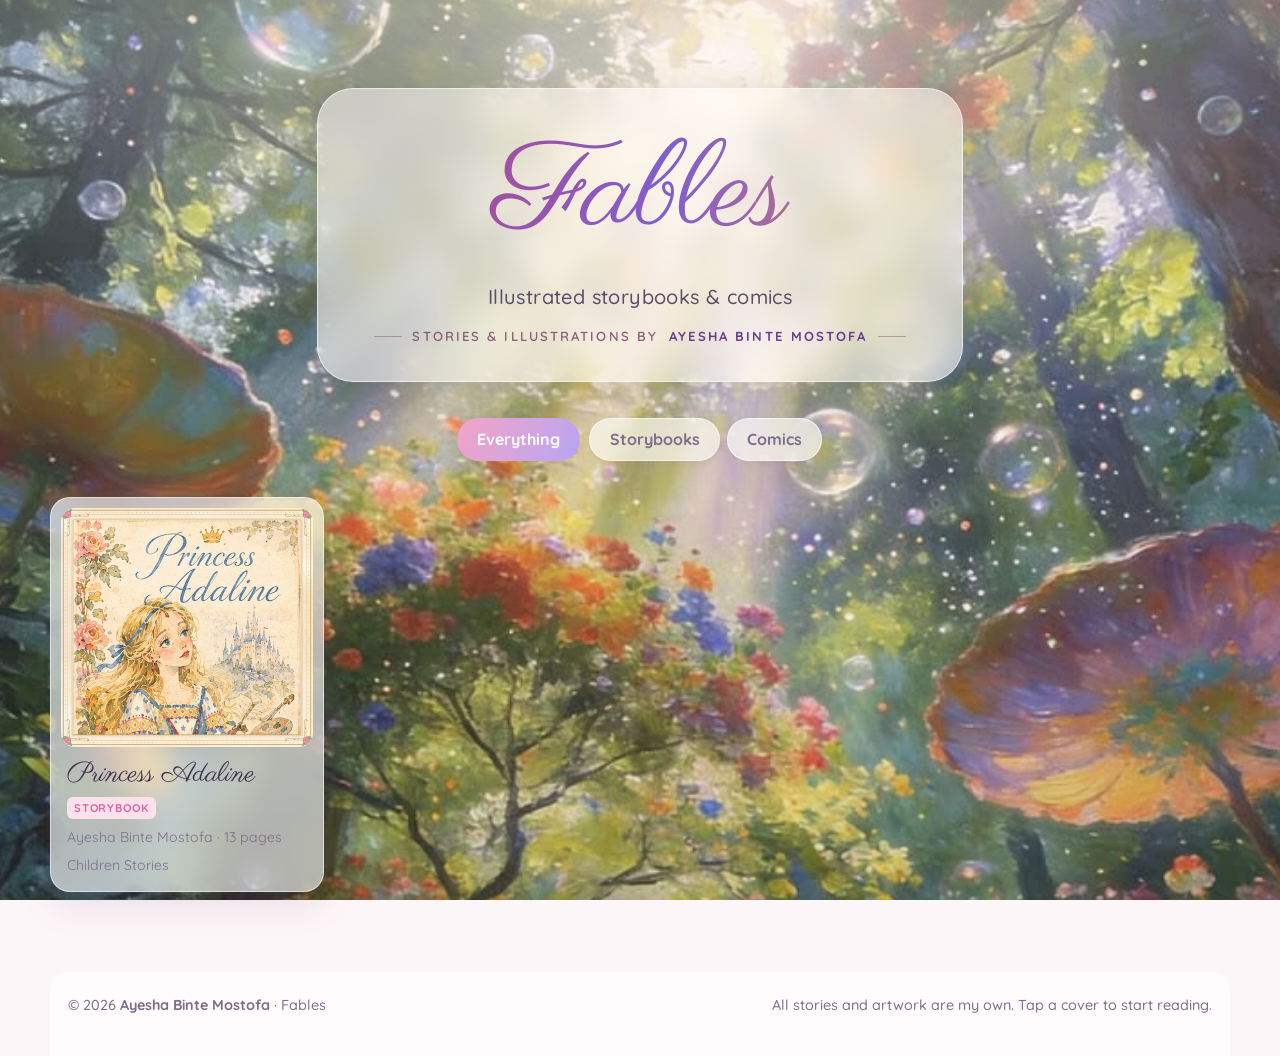
==== index.html @ 28b32cdd "Fables: script lettering, owner name, publish Princess Adaline Parisienne titles with Quicksand text" ====
<!doctype html>
<html lang="en">
<head>
  <meta charset="utf-8">
  <meta name="viewport" content="width=device-width, initial-scale=1">
  <title>Fables · Ayesha Binte Mostofa</title>
  <meta name="description" content="Illustrated storybooks and comics by Ayesha Binte Mostofa, to read page by page.">
  <meta name="author" content="Ayesha Binte Mostofa">
  <link rel="icon" href="assets/favicon.svg" type="image/svg+xml">
  <link rel="preconnect" href="https://fonts.googleapis.com">
  <link rel="preconnect" href="https://fonts.gstatic.com" crossorigin>
  <link href="https://fonts.googleapis.com/css2?family=Parisienne&family=Quicksand:wght@400;500;600;700&display=swap" rel="stylesheet">
  <link rel="stylesheet" href="assets/style.css">
</head>
<body>
  <header class="site-header wrap">
    <div class="hero-card">
      <h1 class="site-title" id="site-title">Fables</h1>
      <p class="site-tagline" id="site-tagline">Illustrated storybooks &amp; comics</p>
      <p class="byline" id="byline">Stories &amp; illustrations by <strong id="owner">Ayesha Binte Mostofa</strong></p>
    </div>
  </header>

  <main class="wrap">
    <nav class="filters" aria-label="Filter books">
      <button class="chip" data-filter="all" aria-pressed="true">Everything</button>
      <button class="chip" data-filter="storybook" aria-pressed="false">Storybooks</button>
      <button class="chip" data-filter="comic" aria-pressed="false">Comics</button>
    </nav>
    <section class="shelf" id="shelf" aria-live="polite"></section>
    <div class="empty" id="empty" hidden>
      <div class="art" aria-hidden="true">📚</div>
      <p id="empty-text">The shelf is empty for now. New stories are on their way!</p>
    </div>
  </main>

  <footer class="wrap site-footer">
    <span class="made-by">© <span id="year">2026</span> <strong id="footer-owner">Ayesha Binte Mostofa</strong> · <span id="footer-name">Fables</span></span>
    <span>All stories and artwork are my own. Tap a cover to start reading.</span>
  </footer>

  <script src="assets/sky.js"></script>
  <script src="assets/library.js"></script>
</body>
</html>
---- assets/style.css ----
/* ------------------------------------------------------------------ tokens */
:root {
  --paper: #fdf6f8;
  --paper-2: #f3e8f1;
  --card: rgb(255 255 255 / .62);
  --ink: #3b2f4a;
  --ink-soft: #7d6f8c;
  --line: rgb(160 130 180 / .25);
  --accent: #d86a9a;
  --accent-ink: #fff;
  --accent-soft: #fbe1ec;
  --teal: #7a72c9;
  --teal-soft: #e6e3fb;
  --danger: #c0392b;
  --shadow: 0 2px 6px rgb(120 80 140 / .08), 0 14px 34px rgb(120 80 140 / .14);
  --radius: 20px;
  --sky:
    radial-gradient(60vmax 50vmax at 8% 0%, #ffd9e6 0%, transparent 60%),
    radial-gradient(55vmax 45vmax at 95% 10%, #e3dcff 0%, transparent 60%),
    radial-gradient(60vmax 55vmax at 70% 100%, #ffe6d3 0%, transparent 60%),
    radial-gradient(50vmax 50vmax at 0% 90%, #d6ecff 0%, transparent 60%),
    linear-gradient(180deg, #fff7fb, #f8f1ff);
  --font-script: "Parisienne", "Snell Roundhand", "Apple Chancery", cursive;
  --font-display: "Quicksand", system-ui, sans-serif;
  --font-body: "Quicksand", system-ui, -apple-system, "Segoe UI", sans-serif;
  color-scheme: light;
}
@media (prefers-color-scheme: dark) {
  :root {
    --paper: #1e1830;
    --paper-2: #2a2240;
    --card: rgb(40 32 64 / .55);
    --ink: #f4ecff;
    --ink-soft: #b9abd0;
    --line: rgb(200 180 255 / .16);
    --accent: #ff9cc4;
    --accent-ink: #24183a;
    --accent-soft: rgb(255 156 196 / .16);
    --teal: #b4aaff;
    --teal-soft: rgb(180 170 255 / .16);
    --danger: #ff8a80;
    --shadow: 0 2px 6px rgb(0 0 0 / .25), 0 16px 40px rgb(0 0 0 / .35);
    --sky:
      radial-gradient(60vmax 50vmax at 8% 0%, #4a2a5e 0%, transparent 60%),
      radial-gradient(55vmax 45vmax at 95% 10%, #2c2c6e 0%, transparent 60%),
      radial-gradient(60vmax 55vmax at 70% 100%, #5a2d4f 0%, transparent 60%),
      linear-gradient(180deg, #171327, #1f1734);
    color-scheme: dark;
  }
}

/* ------------------------------------------------------------------ base */
*, *::before, *::after { box-sizing: border-box; }
[hidden] { display: none !important; }
html, body { margin: 0; }
body {
  background: var(--paper);
  color: var(--ink);
  font: 16px/1.55 var(--font-body);
  -webkit-font-smoothing: antialiased;
  min-height: 100vh;
  position: relative;
  isolation: isolate;
}

/* ------------------------------------------------------------------ nature backdrop */
/* A dreamy nature photo (yours, chosen in the studio) or a painted meadow,
   under a soft pastel wash so text and cards stay easy to read. */
.dreamy-sky { position: fixed; inset: 0; z-index: -1; overflow: hidden; background: #f3e9ef; pointer-events: none; }
.dreamy-sky .scene {
  position: absolute; inset: -2%; background-size: cover; background-position: center;
  animation: breathe 40s ease-in-out infinite alternate;
}
.dreamy-sky .scene svg { width: 100%; height: 100%; display: block; }
.dreamy-sky .wash {
  position: absolute; inset: 0;
  background:
    linear-gradient(180deg, rgb(255 247 250 / .62) 0%, rgb(255 247 250 / .30) 38%, rgb(255 247 250 / .12) 70%, rgb(255 247 250 / .35) 100%),
    radial-gradient(80vmax 60vmax at 50% 0%, rgb(255 228 238 / .35), transparent 70%);
}
.dreamy-sky .grain {
  position: absolute; inset: 0; opacity: .14; mix-blend-mode: soft-light;
  background-image: url("data:image/svg+xml,%3Csvg xmlns='http://www.w3.org/2000/svg' width='160' height='160'%3E%3Cfilter id='n'%3E%3CfeTurbulence type='fractalNoise' baseFrequency='.9' numOctaves='2' stitchTiles='stitch'/%3E%3C/filter%3E%3Crect width='100%25' height='100%25' filter='url(%23n)'/%3E%3C/svg%3E");
}
@media (prefers-color-scheme: dark) {
  .dreamy-sky .scene { filter: brightness(.55) saturate(.9); }
  .dreamy-sky .wash { background: linear-gradient(180deg, rgb(24 18 36 / .62), rgb(24 18 36 / .35) 45%, rgb(24 18 36 / .55)); }
}
.dreamy-sky.has-photo .scene { background-position: center 30%; }
.dreamy-sky.has-photo .wash {
  background:
    radial-gradient(70vmax 38vmax at 50% 8%, rgb(255 250 245 / .55), transparent 70%),
    linear-gradient(180deg, rgb(255 250 245 / .25), rgb(255 250 245 / .05) 45%, rgb(30 40 30 / .12));
}
@media (prefers-color-scheme: dark) {
  .dreamy-sky.has-photo .scene { filter: brightness(.7) saturate(1); }
  .dreamy-sky.has-photo .wash { background: radial-gradient(70vmax 38vmax at 50% 8%, rgb(20 16 30 / .55), transparent 70%), linear-gradient(180deg, rgb(20 16 30 / .3), rgb(20 16 30 / .15) 50%, rgb(20 16 30 / .45)); }
}
/* In the reader the scene sits further back so the pages stand out. */
body.reader .dreamy-sky .scene { filter: blur(6px) brightness(.5) saturate(.95); }
body.reader .dreamy-sky .wash { background: radial-gradient(90% 80% at 50% 50%, rgb(30 22 40 / .25), rgb(20 14 28 / .65)); }

/* Soap bubbles rising gently, like the ones in a fairy-tale forest */
.bubble {
  position: absolute; bottom: -10vh; left: var(--x); width: var(--s); height: var(--s); border-radius: 50%;
  background:
    radial-gradient(circle at 32% 28%, rgb(255 255 255 / .95) 0 7%, transparent 9%),
    radial-gradient(circle at 70% 75%, rgb(255 255 255 / .35) 0 6%, transparent 9%),
    radial-gradient(circle at 50% 50%, transparent 58%, rgb(190 230 255 / .35) 70%, rgb(255 190 230 / .45) 84%, rgb(255 255 255 / .6) 100%);
  box-shadow: inset 0 0 6px rgb(255 255 255 / .5);
  animation: rise var(--d) linear infinite, wobble calc(var(--d) / 5) ease-in-out infinite alternate;
  animation-delay: var(--delay), var(--delay);
}
@keyframes rise {
  0% { transform: translateY(0); opacity: 0; }
  8% { opacity: .9; }
  85% { opacity: .9; }
  100% { transform: translateY(-120vh); opacity: 0; }
}
@keyframes wobble { from { margin-left: -14px; } to { margin-left: 16px; } }
@keyframes breathe { from { transform: scale(1); } to { transform: scale(1.05); } }
@media (prefers-reduced-motion: reduce) { .bubble { display: none; } }
a { color: inherit; }
img { display: block; max-width: 100%; }
h1, h2, h3 { font-family: var(--font-display); font-weight: 700; line-height: 1.2; margin: 0; }
button, input, select, textarea { font: inherit; color: inherit; }
:focus-visible { outline: 3px solid var(--accent); outline-offset: 2px; }
.visually-hidden { position: absolute !important; width: 1px; height: 1px; overflow: hidden; clip: rect(0 0 0 0); white-space: nowrap; }

.wrap { width: min(1180px, 100% - 32px); margin-inline: auto; }

.btn {
  display: inline-flex; align-items: center; justify-content: center; gap: .45em;
  border: 1px solid var(--line); background: var(--card); color: var(--ink);
  padding: .55em 1.05em; border-radius: 999px; cursor: pointer; font-weight: 700;
  text-decoration: none; transition: transform .12s, background .15s, border-color .15s;
}
.btn:hover { border-color: var(--ink-soft); }
.btn:active { transform: translateY(1px); }
.btn.primary { background: var(--accent); border-color: var(--accent); color: var(--accent-ink); }
.btn.primary:hover { filter: brightness(1.06); }
.btn.danger { color: var(--danger); }
.btn.danger:hover { border-color: var(--danger); }
.btn.small { padding: .35em .8em; font-size: .9rem; }
.btn:disabled { opacity: .5; cursor: default; }

/* ------------------------------------------------------------------ library */
.site-header { padding: clamp(40px, 8vw, 88px) 0 28px; text-align: center; }
.site-header .eyebrow {
  display: inline-block; font-weight: 800; letter-spacing: .14em; text-transform: uppercase;
  font-size: .78rem; color: var(--accent); margin-bottom: 14px;
}
.site-title {
  font-family: var(--font-script); font-weight: 400; font-size: clamp(4rem, 13vw, 7.5rem); line-height: 1.1;
  background: linear-gradient(100deg, #b8467c, #7f5fcf 55%, #d9785a);
  -webkit-background-clip: text; background-clip: text; color: transparent;
  padding: .05em .35em .12em; /* room for the swashes */
}
@media (prefers-color-scheme: dark) {
  .site-title { background-image: linear-gradient(100deg, #ffb3d1, #c9bcff 55%, #ffc9a8); }
}
.site-tagline { color: var(--ink-soft); font-size: clamp(1.05rem, 2.4vw, 1.25rem); font-weight: 500; margin: 6px auto 0; max-width: 40ch; letter-spacing: .02em; }
.byline {
  margin: 14px 0 0; font-size: .82rem; font-weight: 600; letter-spacing: .16em; text-transform: uppercase; color: #8a5a7a;
  display: flex; align-items: center; justify-content: center; gap: .8em;
}
.byline::before, .byline::after { content: ""; width: 28px; height: 1px; background: currentColor; opacity: .5; }
.byline strong { font-weight: 700; color: #6d3f8f; }
@media (prefers-color-scheme: dark) { .byline { color: #d8b6cf; } .byline strong { color: #f0d6ff; } }

.filters { display: flex; justify-content: center; gap: 8px; flex-wrap: wrap; margin: 8px 0 36px; }
.chip {
  border: 1px solid rgb(255 255 255 / .6); background: var(--card); border-radius: 999px;
  padding: .5em 1.2em; font-weight: 700; cursor: pointer; color: var(--ink-soft);
  backdrop-filter: blur(12px); -webkit-backdrop-filter: blur(12px); box-shadow: var(--shadow);
}
.chip[aria-pressed="true"] { background: linear-gradient(120deg, #f4a3c4, #b7a6f5); border-color: transparent; color: #fff; }

/* Pinterest-style masonry: covers of any shape stack like pins */
.shelf { columns: 4 230px; column-gap: clamp(16px, 2.6vw, 28px); padding-bottom: 80px; }
.book-card {
  text-decoration: none; display: block; break-inside: avoid; margin-bottom: clamp(16px, 2.6vw, 28px);
  background: var(--card); border: 1px solid rgb(255 255 255 / .55); border-radius: var(--radius);
  padding: 10px 10px 14px; box-shadow: var(--shadow);
  backdrop-filter: blur(14px); -webkit-backdrop-filter: blur(14px);
  transition: transform .3s ease, box-shadow .3s ease;
}
.book-card:hover, .book-card:focus-visible {
  transform: translateY(-6px);
  box-shadow: 0 4px 10px rgb(120 80 140 / .12), 0 26px 50px rgb(150 90 170 / .25);
}
.cover {
  position: relative; aspect-ratio: var(--ratio, 3 / 4); border-radius: 14px;
  overflow: hidden; background: var(--paper-2);
}
.cover img { width: 100%; height: 100%; object-fit: cover; transition: transform .5s ease; }
.book-card:hover .cover img { transform: scale(1.04); }
.cover::after { /* soft glow on hover */
  content: ""; position: absolute; inset: 0; opacity: 0; transition: opacity .3s;
  background: linear-gradient(180deg, transparent 50%, rgb(216 106 154 / .25));
}
.book-card:hover .cover::after { opacity: 1; }
.book-card h3 { font-family: var(--font-script); font-weight: 400; font-size: 1.75rem; line-height: 1.15; margin: 12px 6px 6px; }
.book-card .meta { color: var(--ink-soft); font-size: .88rem; display: flex; gap: 8px; align-items: center; flex-wrap: wrap; margin: 0 6px; }
.book-card .desc { color: var(--ink-soft); font-size: .88rem; margin: 6px 6px 0; display: -webkit-box; -webkit-line-clamp: 3; -webkit-box-orient: vertical; overflow: hidden; }
.badge {
  display: inline-block; font-size: .7rem; font-weight: 800; letter-spacing: .08em;
  text-transform: uppercase; padding: .2em .6em; border-radius: 6px;
  background: var(--accent-soft); color: var(--accent);
}
.badge.comic { background: var(--teal-soft); color: var(--teal); }
.badge.draft { background: var(--paper-2); color: var(--ink-soft); }

.empty { text-align: center; color: var(--ink-soft); padding: 60px 0 100px; }
.empty .art { font-size: 3rem; margin-bottom: 8px; }
.empty .art { filter: drop-shadow(0 6px 14px rgb(150 90 170 / .3)); }
.site-footer { border-top: 1px solid var(--line); padding: 22px 0 40px; color: var(--ink-soft); font-size: .9rem; display: flex; justify-content: space-between; gap: 12px; flex-wrap: wrap; }
.site-footer a { color: var(--ink-soft); }

/* ------------------------------------------------------------------ reader */
body.reader {
  --sky:
    radial-gradient(70vmax 50vmax at 15% 0%, #5b3a7a 0%, transparent 60%),
    radial-gradient(60vmax 50vmax at 90% 100%, #7a3a63 0%, transparent 60%),
    radial-gradient(50vmax 40vmax at 100% 0%, #2f3f86 0%, transparent 60%),
    linear-gradient(180deg, #1b1530, #251a3a);
  background: #1b1530;
  color: #f4ecff; height: 100dvh; overflow: hidden;
  display: grid; grid-template-rows: auto 1fr auto;
}
.reader-bar {
  display: flex; align-items: center; gap: 12px; padding: 10px 16px;
  min-height: 56px; position: relative; z-index: 5;
}
.reader-bar .title { flex: 1; min-width: 0; text-align: center; }
.reader-bar .title h1 { font-size: 1.05rem; white-space: nowrap; overflow: hidden; text-overflow: ellipsis; }
.reader-bar .title .sub { font-size: .8rem; opacity: .65; }
.icon-btn {
  width: 40px; height: 40px; border-radius: 50%; border: 0; display: grid; place-items: center;
  background: rgb(255 255 255 / .08); color: inherit; cursor: pointer; text-decoration: none; flex: none;
}
.icon-btn:hover { background: rgb(255 255 255 / .16); }
.icon-btn svg { width: 20px; height: 20px; }
.icon-btn[aria-pressed="true"] { background: rgb(255 255 255 / .24); }

.stage { position: relative; display: grid; place-items: center; min-height: 0; padding: 8px 64px; touch-action: pan-y; }
.book {
  position: relative; perspective: 2400px; transition: transform .45s cubic-bezier(.3,.1,.3,1);
  user-select: none; -webkit-user-select: none;
}
.book.shift-left { transform: translateX(-25%); }
.book.shift-right { transform: translateX(25%); }
.book .page, .book .leaf {
  position: absolute; top: 0; height: 100%; width: 50%;
}
.book.single .page, .book.single .leaf { width: 100%; }
.book .page.left { left: 0; }
.book .page.right { right: 0; }
.book.single .page.left { display: none; }
.page-face, .book .page {
  background: #fbf7f0; overflow: hidden;
}
.book .page.blank { background: transparent; }
.book .page.blank img, .leaf img:not([src]) { visibility: hidden; }
.book .page img, .leaf img { width: 100%; height: 100%; object-fit: contain; pointer-events: none; }
.book .page.left:not(.blank) { box-shadow: -8px 10px 30px rgb(0 0 0 / .35); border-radius: 4px 0 0 4px; }
.book .page.right:not(.blank) { box-shadow: 8px 10px 30px rgb(0 0 0 / .35); border-radius: 0 4px 4px 0; }
.book.single .page.right:not(.blank) { border-radius: 4px; box-shadow: 0 10px 30px rgb(0 0 0 / .4); }
/* gutter shading between the two pages */
.book .page.left:not(.blank)::after, .book .page.right:not(.blank)::after {
  content: ""; position: absolute; top: 0; bottom: 0; width: 8%; pointer-events: none;
}
.book .page.left:not(.blank)::after { right: 0; background: linear-gradient(270deg, rgb(0 0 0 / .18), transparent); }
.book .page.right:not(.blank)::after { left: 0; background: linear-gradient(90deg, rgb(0 0 0 / .18), transparent); }
.book.single .page.right::after { display: none; }

.leaf { transform-style: preserve-3d; z-index: 3; display: none; }
.leaf.on { display: block; }
.leaf .face {
  position: absolute; inset: 0; backface-visibility: hidden; -webkit-backface-visibility: hidden;
  background: #fbf7f0; overflow: hidden;
}
.leaf .face.back { transform: rotateY(180deg); }
.leaf .face .shade { position: absolute; inset: 0; background: #000; opacity: 0; pointer-events: none; }

.nav-arrow {
  position: absolute; top: 50%; translate: 0 -50%; z-index: 4;
  width: 48px; height: 48px; border-radius: 50%; border: 0; cursor: pointer;
  background: rgb(255 255 255 / .1); color: #f3eadf; display: grid; place-items: center;
  transition: background .15s, opacity .2s;
}
.nav-arrow:hover { background: rgb(255 255 255 / .2); }
.nav-arrow:disabled { opacity: 0; pointer-events: none; }
.nav-arrow svg { width: 24px; height: 24px; }
.nav-arrow.prev { left: 10px; }
.nav-arrow.next { right: 10px; }

.reader-foot { display: flex; align-items: center; gap: 14px; padding: 10px 20px 16px; }
.reader-foot .count { font-variant-numeric: tabular-nums; font-size: .88rem; opacity: .75; min-width: 9ch; text-align: right; }
.scrub { flex: 1; accent-color: var(--accent); }
.scrub[data-rtl="true"] { direction: rtl; }

.reader-msg { text-align: center; padding: 40px 16px; }
.reader-msg a { color: #f3d3c6; }

.end-card {
  position: absolute; inset: 0; display: grid; place-items: center; text-align: center;
  background: rgb(26 22 19 / .78); backdrop-filter: blur(4px); z-index: 6; padding: 16px;
}
.end-card[hidden] { display: none; }
.end-card h2 { font-family: var(--font-script); font-weight: 400; font-size: 4rem; margin-bottom: 6px; }
.end-card p { opacity: .75; margin: 0 0 20px; }
.end-card .actions { display: flex; gap: 10px; justify-content: center; flex-wrap: wrap; }
.end-card .btn { background: rgb(255 255 255 / .1); border-color: rgb(255 255 255 / .2); color: #f3eadf; }
.end-card .btn.primary { background: var(--accent); border-color: var(--accent); color: #fff; }

.reader-hint {
  position: absolute; bottom: 14px; left: 50%; translate: -50% 0; font-size: .82rem;
  background: rgb(0 0 0 / .45); padding: .4em .9em; border-radius: 999px; opacity: 0;
  transition: opacity .4s; pointer-events: none; white-space: nowrap;
}
.reader-hint.show { opacity: .9; }

@media (max-width: 640px) {
  .stage { padding: 4px 8px; }
  .nav-arrow { display: none; }
  .reader-bar { padding: 8px 10px; gap: 8px; }
}

/* ------------------------------------------------------------------ admin */
.admin-top { display: flex; align-items: center; justify-content: space-between; gap: 12px; padding: 20px 0; border-bottom: 1px solid var(--line); margin-bottom: 24px; flex-wrap: wrap; }
.admin-top h1 { font-size: 1.5rem; }
.admin-top .links { display: flex; gap: 8px; flex-wrap: wrap; }

.panel { background: var(--card); border: 1px solid rgb(255 255 255 / .5); border-radius: var(--radius); padding: 22px; box-shadow: var(--shadow); backdrop-filter: blur(16px); -webkit-backdrop-filter: blur(16px); }
.panel + .panel { margin-top: 20px; }
.panel h2 { font-size: 1.25rem; margin-bottom: 14px; }

.login { max-width: 380px; margin: 12vh auto; }
.login p { color: var(--ink-soft); margin-top: 0; }

.field { display: grid; gap: 6px; margin-bottom: 14px; }
.field label { font-weight: 700; font-size: .9rem; }
.field .hint { color: var(--ink-soft); font-size: .85rem; }
.input, select.input, textarea.input {
  width: 100%; border: 1px solid var(--line); border-radius: 10px; padding: .6em .8em;
  background: rgb(255 255 255 / .55);
}
@media (prefers-color-scheme: dark) { .input, select.input, textarea.input { background: rgb(20 14 36 / .5); } }
textarea.input { min-height: 90px; resize: vertical; }
.row { display: grid; grid-template-columns: 1fr 1fr; gap: 14px; }
@media (max-width: 640px) { .row { grid-template-columns: 1fr; } }

.admin-grid { display: grid; grid-template-columns: 300px 1fr; gap: 24px; align-items: start; padding-bottom: 80px; }
@media (max-width: 900px) { .admin-grid { grid-template-columns: 1fr; } }

.book-list { list-style: none; margin: 0 0 14px; padding: 0; display: grid; gap: 6px; }
.book-list button {
  width: 100%; display: grid; grid-template-columns: 44px 1fr; gap: 10px; align-items: center; text-align: left;
  background: transparent; border: 1px solid transparent; border-radius: 10px; padding: 6px; cursor: pointer;
}
.book-list button:hover { background: var(--paper); }
.book-list button[aria-current="true"] { background: var(--paper); border-color: var(--line); }
.book-list .thumb { width: 44px; height: 58px; border-radius: 3px 6px 6px 3px; background: var(--paper-2); overflow: hidden; }
.book-list .thumb img { width: 100%; height: 100%; object-fit: cover; }
.book-list .name { font-weight: 700; line-height: 1.25; overflow: hidden; text-overflow: ellipsis; display: -webkit-box; -webkit-line-clamp: 2; -webkit-box-orient: vertical; }
.book-list .small { font-size: .8rem; color: var(--ink-soft); }

.toggle { display: inline-flex; align-items: center; gap: 10px; cursor: pointer; font-weight: 700; }
.toggle input { appearance: none; width: 44px; height: 26px; border-radius: 999px; background: var(--line); position: relative; cursor: pointer; transition: background .2s; margin: 0; }
.toggle input::after { content: ""; position: absolute; top: 3px; left: 3px; width: 20px; height: 20px; border-radius: 50%; background: #fff; transition: transform .2s; box-shadow: 0 1px 3px rgb(0 0 0 / .3); }
.toggle input:checked { background: var(--teal); }
.toggle input:checked::after { transform: translateX(18px); }

.editor-head { display: flex; align-items: center; justify-content: space-between; gap: 12px; flex-wrap: wrap; margin-bottom: 16px; }
.editor-head .actions { display: flex; gap: 8px; flex-wrap: wrap; align-items: center; }

.dropzone {
  border: 2px dashed var(--line); border-radius: var(--radius); padding: 28px 16px; text-align: center;
  color: var(--ink-soft); cursor: pointer; transition: border-color .15s, background .15s; background: rgb(255 255 255 / .25);
}
.dropzone strong { color: var(--ink); display: block; font-size: 1.05rem; margin-bottom: 4px; }
.dropzone.over { border-color: var(--accent); background: var(--accent-soft); }
.progress { height: 8px; border-radius: 999px; background: var(--paper-2); overflow: hidden; margin-top: 12px; }
.progress > div { height: 100%; width: 0; background: var(--accent); transition: width .2s; }
.progress-label { font-size: .88rem; color: var(--ink-soft); margin-top: 6px; }

.pages-grid { display: grid; grid-template-columns: repeat(auto-fill, minmax(110px, 1fr)); gap: 14px; margin-top: 18px; }
.page-tile {
  position: relative; background: var(--paper); border: 1px solid var(--line); border-radius: 10px; padding: 6px;
  cursor: grab; transition: opacity .15s, transform .15s;
}
.page-tile.dragging { opacity: .35; }
.page-tile.drop-before { box-shadow: -4px 0 0 var(--accent); }
.page-tile.drop-after { box-shadow: 4px 0 0 var(--accent); }
.page-tile img { width: 100%; aspect-ratio: 3 / 4; object-fit: contain; background: var(--paper-2); border-radius: 6px; pointer-events: none; }
.page-tile .num { font-size: .78rem; font-weight: 800; color: var(--ink-soft); margin-top: 4px; display: flex; justify-content: space-between; align-items: center; }
.page-tile .tools { display: flex; gap: 2px; }
.page-tile .tools button { border: 0; background: transparent; cursor: pointer; padding: 2px 4px; border-radius: 4px; color: var(--ink-soft); font-size: .85rem; line-height: 1; }
.page-tile .tools button:hover { background: var(--paper-2); color: var(--ink); }
.page-tile .tools button.del:hover { color: var(--danger); }
.page-tile .cover-tag { position: absolute; top: 10px; left: 10px; }

.muted { color: var(--ink-soft); }
.toast {
  position: fixed; bottom: 20px; left: 50%; translate: -50% 0; background: var(--ink); color: var(--paper);
  padding: .65em 1.2em; border-radius: 999px; font-weight: 700; box-shadow: var(--shadow); z-index: 50;
  opacity: 0; transition: opacity .25s, translate .25s; pointer-events: none; max-width: calc(100% - 32px);
}
.toast.show { opacity: 1; translate: -50% -6px; }
.toast.error { background: var(--danger); color: #fff; }

@media (prefers-reduced-motion: reduce) {
  *, *::before, *::after { transition-duration: 0s !important; animation-duration: 0s !important; }
}

.bg-preview {
  height: 96px; border-radius: 12px; border: 1px solid var(--line); background: linear-gradient(180deg, #cfd9f2, #f6d9e4 45%, #c3dbb9 72%, #92bb8e) center / cover;
  display: grid; place-items: end start; padding: 8px; margin-bottom: 8px;
}
.bg-preview span { font-size: .78rem; font-weight: 700; background: rgb(255 255 255 / .8); color: #3b2f4a; padding: .15em .6em; border-radius: 999px; }

/* Frosted card behind the heading so it reads well over any photo */
.hero-card {
  display: inline-block; max-width: 100%; padding: clamp(20px, 4vw, 34px) clamp(22px, 6vw, 56px);
  border-radius: 36px; background: rgb(255 252 248 / .55); border: 1px solid rgb(255 255 255 / .6);
  backdrop-filter: blur(14px) saturate(1.1); -webkit-backdrop-filter: blur(14px) saturate(1.1);
  box-shadow: 0 10px 40px rgb(40 50 30 / .18);
}
.hero-card .site-tagline { color: #5a4c66; margin-bottom: 0; }
@media (prefers-color-scheme: dark) {
  .hero-card { background: rgb(28 22 40 / .55); border-color: rgb(255 255 255 / .12); }
  .hero-card .site-tagline { color: var(--ink-soft); }
}
.site-footer { background: var(--card); backdrop-filter: blur(12px); -webkit-backdrop-filter: blur(12px); border-radius: 18px 18px 0 0; padding-inline: 18px; border-top: 0; }

.site-footer .made-by strong { font-weight: 700; }
.site-footer { font-weight: 500; }
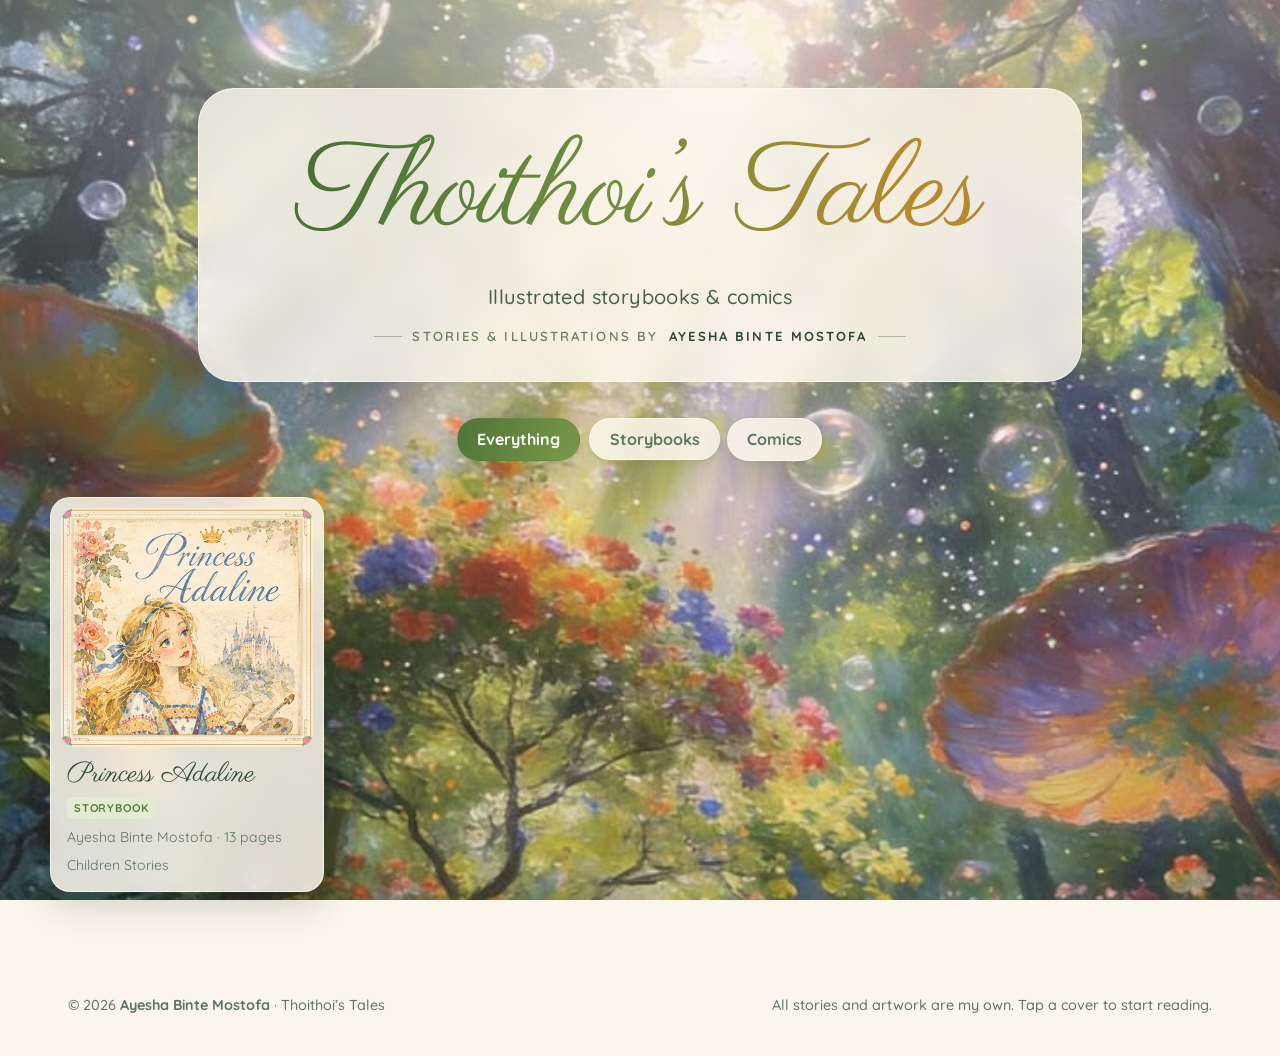
==== commit 97c66975: "Rename to Thoithoi's Tales with cream & forest-green colors Warm ivory cards, forest-green text, mos" ====
--- a/index.html
+++ b/index.html
@@ -3,7 +3,7 @@
 <head>
   <meta charset="utf-8">
   <meta name="viewport" content="width=device-width, initial-scale=1">
-  <title>Fables · Ayesha Binte Mostofa</title>
+  <title>Thoithoi’s Tales · Ayesha Binte Mostofa</title>
   <meta name="description" content="Illustrated storybooks and comics by Ayesha Binte Mostofa, to read page by page.">
   <meta name="author" content="Ayesha Binte Mostofa">
   <link rel="icon" href="assets/favicon.svg" type="image/svg+xml">
@@ -15,7 +15,7 @@
 <body>
   <header class="site-header wrap">
     <div class="hero-card">
-      <h1 class="site-title" id="site-title">Fables</h1>
+      <h1 class="site-title" id="site-title">Thoithoi’s Tales</h1>
       <p class="site-tagline" id="site-tagline">Illustrated storybooks &amp; comics</p>
       <p class="byline" id="byline">Stories &amp; illustrations by <strong id="owner">Ayesha Binte Mostofa</strong></p>
     </div>
@@ -35,7 +35,7 @@
   </main>
 
   <footer class="wrap site-footer">
-    <span class="made-by">© <span id="year">2026</span> <strong id="footer-owner">Ayesha Binte Mostofa</strong> · <span id="footer-name">Fables</span></span>
+    <span class="made-by">© <span id="year">2026</span> <strong id="footer-owner">Ayesha Binte Mostofa</strong> · <span id="footer-name">Thoithoi’s Tales</span></span>
     <span>All stories and artwork are my own. Tap a cover to start reading.</span>
   </footer>
 
--- a/assets/style.css
+++ b/assets/style.css
@@ -1,18 +1,20 @@
 /* ------------------------------------------------------------------ tokens */
 :root {
-  --paper: #fdf6f8;
-  --paper-2: #f3e8f1;
-  --card: rgb(255 255 255 / .62);
-  --ink: #3b2f4a;
-  --ink-soft: #7d6f8c;
-  --line: rgb(160 130 180 / .25);
-  --accent: #d86a9a;
+  /* Cream & forest green, picked from the enchanted-forest painting */
+  --paper: #fbf6ec;
+  --paper-2: #f1e9d8;
+  --card: rgb(251 246 236 / .86);
+  --ink: #2f4a3a;
+  --ink-soft: #5f7564;
+  --line: rgb(70 100 70 / .2);
+  --accent: #5d7f3e;
   --accent-ink: #fff;
-  --accent-soft: #fbe1ec;
-  --teal: #7a72c9;
-  --teal-soft: #e6e3fb;
-  --danger: #c0392b;
-  --shadow: 0 2px 6px rgb(120 80 140 / .08), 0 14px 34px rgb(120 80 140 / .14);
+  --accent-soft: #e2ebd3;
+  --teal: #96701f;          /* comic tag: warm gold */
+  --teal-soft: #f4e6c3;
+  --danger: #b3412e;
+  --gold: #b8892b;
+  --shadow: 0 2px 6px rgb(40 60 40 / .10), 0 14px 34px rgb(30 50 30 / .18);
   --radius: 20px;
   --sky:
     radial-gradient(60vmax 50vmax at 8% 0%, #ffd9e6 0%, transparent 60%),
@@ -27,17 +29,18 @@
 }
 @media (prefers-color-scheme: dark) {
   :root {
-    --paper: #1e1830;
-    --paper-2: #2a2240;
-    --card: rgb(40 32 64 / .55);
-    --ink: #f4ecff;
-    --ink-soft: #b9abd0;
-    --line: rgb(200 180 255 / .16);
-    --accent: #ff9cc4;
-    --accent-ink: #24183a;
-    --accent-soft: rgb(255 156 196 / .16);
-    --teal: #b4aaff;
-    --teal-soft: rgb(180 170 255 / .16);
+    --paper: #17241c;
+    --paper-2: #213328;
+    --card: rgb(22 38 29 / .78);
+    --ink: #f3ecd9;
+    --ink-soft: #c2c7ae;
+    --line: rgb(230 220 180 / .16);
+    --accent: #a9c47f;
+    --accent-ink: #17241c;
+    --accent-soft: rgb(169 196 127 / .18);
+    --teal: #e2c27a;
+    --teal-soft: rgb(226 194 122 / .18);
+    --gold: #e2c27a;
     --danger: #ff8a80;
     --shadow: 0 2px 6px rgb(0 0 0 / .25), 0 16px 40px rgb(0 0 0 / .35);
     --sky:
@@ -152,42 +155,42 @@
 }
 .site-title {
   font-family: var(--font-script); font-weight: 400; font-size: clamp(4rem, 13vw, 7.5rem); line-height: 1.1;
-  background: linear-gradient(100deg, #b8467c, #7f5fcf 55%, #d9785a);
+  background: linear-gradient(100deg, #3f6b33, #6f8f3e 45%, #b8892b 85%);
   -webkit-background-clip: text; background-clip: text; color: transparent;
   padding: .05em .35em .12em; /* room for the swashes */
 }
 @media (prefers-color-scheme: dark) {
-  .site-title { background-image: linear-gradient(100deg, #ffb3d1, #c9bcff 55%, #ffc9a8); }
+  .site-title { background-image: linear-gradient(100deg, #c6dba0, #e9d79a 55%, #f0c777); }
 }
 .site-tagline { color: var(--ink-soft); font-size: clamp(1.05rem, 2.4vw, 1.25rem); font-weight: 500; margin: 6px auto 0; max-width: 40ch; letter-spacing: .02em; }
 .byline {
-  margin: 14px 0 0; font-size: .82rem; font-weight: 600; letter-spacing: .16em; text-transform: uppercase; color: #8a5a7a;
+  margin: 14px 0 0; font-size: .82rem; font-weight: 600; letter-spacing: .16em; text-transform: uppercase; color: #6b7d5c;
   display: flex; align-items: center; justify-content: center; gap: .8em;
 }
 .byline::before, .byline::after { content: ""; width: 28px; height: 1px; background: currentColor; opacity: .5; }
-.byline strong { font-weight: 700; color: #6d3f8f; }
-@media (prefers-color-scheme: dark) { .byline { color: #d8b6cf; } .byline strong { color: #f0d6ff; } }
+.byline strong { font-weight: 700; color: #2f4a3a; }
+@media (prefers-color-scheme: dark) { .byline { color: #c2c7ae; } .byline strong { color: #e2c27a; } }
 
 .filters { display: flex; justify-content: center; gap: 8px; flex-wrap: wrap; margin: 8px 0 36px; }
 .chip {
-  border: 1px solid rgb(255 255 255 / .6); background: var(--card); border-radius: 999px;
+  border: 1px solid rgb(255 250 238 / .75); background: var(--card); border-radius: 999px;
   padding: .5em 1.2em; font-weight: 700; cursor: pointer; color: var(--ink-soft);
   backdrop-filter: blur(12px); -webkit-backdrop-filter: blur(12px); box-shadow: var(--shadow);
 }
-.chip[aria-pressed="true"] { background: linear-gradient(120deg, #f4a3c4, #b7a6f5); border-color: transparent; color: #fff; }
+.chip[aria-pressed="true"] { background: linear-gradient(120deg, #4f7238, #7c9a48); border-color: transparent; color: #fff; }
 
 /* Pinterest-style masonry: covers of any shape stack like pins */
 .shelf { columns: 4 230px; column-gap: clamp(16px, 2.6vw, 28px); padding-bottom: 80px; }
 .book-card {
   text-decoration: none; display: block; break-inside: avoid; margin-bottom: clamp(16px, 2.6vw, 28px);
-  background: var(--card); border: 1px solid rgb(255 255 255 / .55); border-radius: var(--radius);
+  background: var(--card); border: 1px solid rgb(255 250 238 / .75); border-radius: var(--radius);
   padding: 10px 10px 14px; box-shadow: var(--shadow);
   backdrop-filter: blur(14px); -webkit-backdrop-filter: blur(14px);
   transition: transform .3s ease, box-shadow .3s ease;
 }
 .book-card:hover, .book-card:focus-visible {
   transform: translateY(-6px);
-  box-shadow: 0 4px 10px rgb(120 80 140 / .12), 0 26px 50px rgb(150 90 170 / .25);
+  box-shadow: 0 4px 10px rgb(40 60 40 / .14), 0 26px 50px rgb(30 50 30 / .28);
 }
 .cover {
   position: relative; aspect-ratio: var(--ratio, 3 / 4); border-radius: 14px;
@@ -197,7 +200,7 @@
 .book-card:hover .cover img { transform: scale(1.04); }
 .cover::after { /* soft glow on hover */
   content: ""; position: absolute; inset: 0; opacity: 0; transition: opacity .3s;
-  background: linear-gradient(180deg, transparent 50%, rgb(216 106 154 / .25));
+  background: linear-gradient(180deg, transparent 55%, rgb(190 150 60 / .22));
 }
 .book-card:hover .cover::after { opacity: 1; }
 .book-card h3 { font-family: var(--font-script); font-weight: 400; font-size: 1.75rem; line-height: 1.15; margin: 12px 6px 6px; }
@@ -213,7 +216,7 @@
 
 .empty { text-align: center; color: var(--ink-soft); padding: 60px 0 100px; }
 .empty .art { font-size: 3rem; margin-bottom: 8px; }
-.empty .art { filter: drop-shadow(0 6px 14px rgb(150 90 170 / .3)); }
+.empty .art { filter: drop-shadow(0 6px 14px rgb(40 60 40 / .25)); }
 .site-footer { border-top: 1px solid var(--line); padding: 22px 0 40px; color: var(--ink-soft); font-size: .9rem; display: flex; justify-content: space-between; gap: 12px; flex-wrap: wrap; }
 .site-footer a { color: var(--ink-soft); }
 
@@ -332,7 +335,7 @@
 .admin-top h1 { font-size: 1.5rem; }
 .admin-top .links { display: flex; gap: 8px; flex-wrap: wrap; }
 
-.panel { background: var(--card); border: 1px solid rgb(255 255 255 / .5); border-radius: var(--radius); padding: 22px; box-shadow: var(--shadow); backdrop-filter: blur(16px); -webkit-backdrop-filter: blur(16px); }
+.panel { background: var(--card); border: 1px solid rgb(255 250 238 / .75); border-radius: var(--radius); padding: 22px; box-shadow: var(--shadow); backdrop-filter: blur(16px); -webkit-backdrop-filter: blur(16px); }
 .panel + .panel { margin-top: 20px; }
 .panel h2 { font-size: 1.25rem; margin-bottom: 14px; }
 
@@ -423,16 +426,21 @@
 /* Frosted card behind the heading so it reads well over any photo */
 .hero-card {
   display: inline-block; max-width: 100%; padding: clamp(20px, 4vw, 34px) clamp(22px, 6vw, 56px);
-  border-radius: 36px; background: rgb(255 252 248 / .55); border: 1px solid rgb(255 255 255 / .6);
+  border-radius: 36px; background: rgb(251 246 236 / .84); border: 1px solid rgb(255 250 238 / .8);
   backdrop-filter: blur(14px) saturate(1.1); -webkit-backdrop-filter: blur(14px) saturate(1.1);
   box-shadow: 0 10px 40px rgb(40 50 30 / .18);
 }
-.hero-card .site-tagline { color: #5a4c66; margin-bottom: 0; }
+.hero-card .site-tagline { color: #4a5e4d; margin-bottom: 0; }
 @media (prefers-color-scheme: dark) {
-  .hero-card { background: rgb(28 22 40 / .55); border-color: rgb(255 255 255 / .12); }
+  .hero-card { background: rgb(22 38 29 / .78); border-color: rgb(230 220 180 / .14); }
   .hero-card .site-tagline { color: var(--ink-soft); }
 }
 .site-footer { background: var(--card); backdrop-filter: blur(12px); -webkit-backdrop-filter: blur(12px); border-radius: 18px 18px 0 0; padding-inline: 18px; border-top: 0; }
 
 .site-footer .made-by strong { font-weight: 700; }
 .site-footer { font-weight: 500; }
+
+/* Cream & forest green details */
+.book-card h3 { color: var(--ink); }
+.badge { background: var(--accent-soft); color: var(--accent); }
+@media (prefers-color-scheme: dark) { .book-card, .chip, .panel { border-color: rgb(230 220 180 / .14) !important; } }
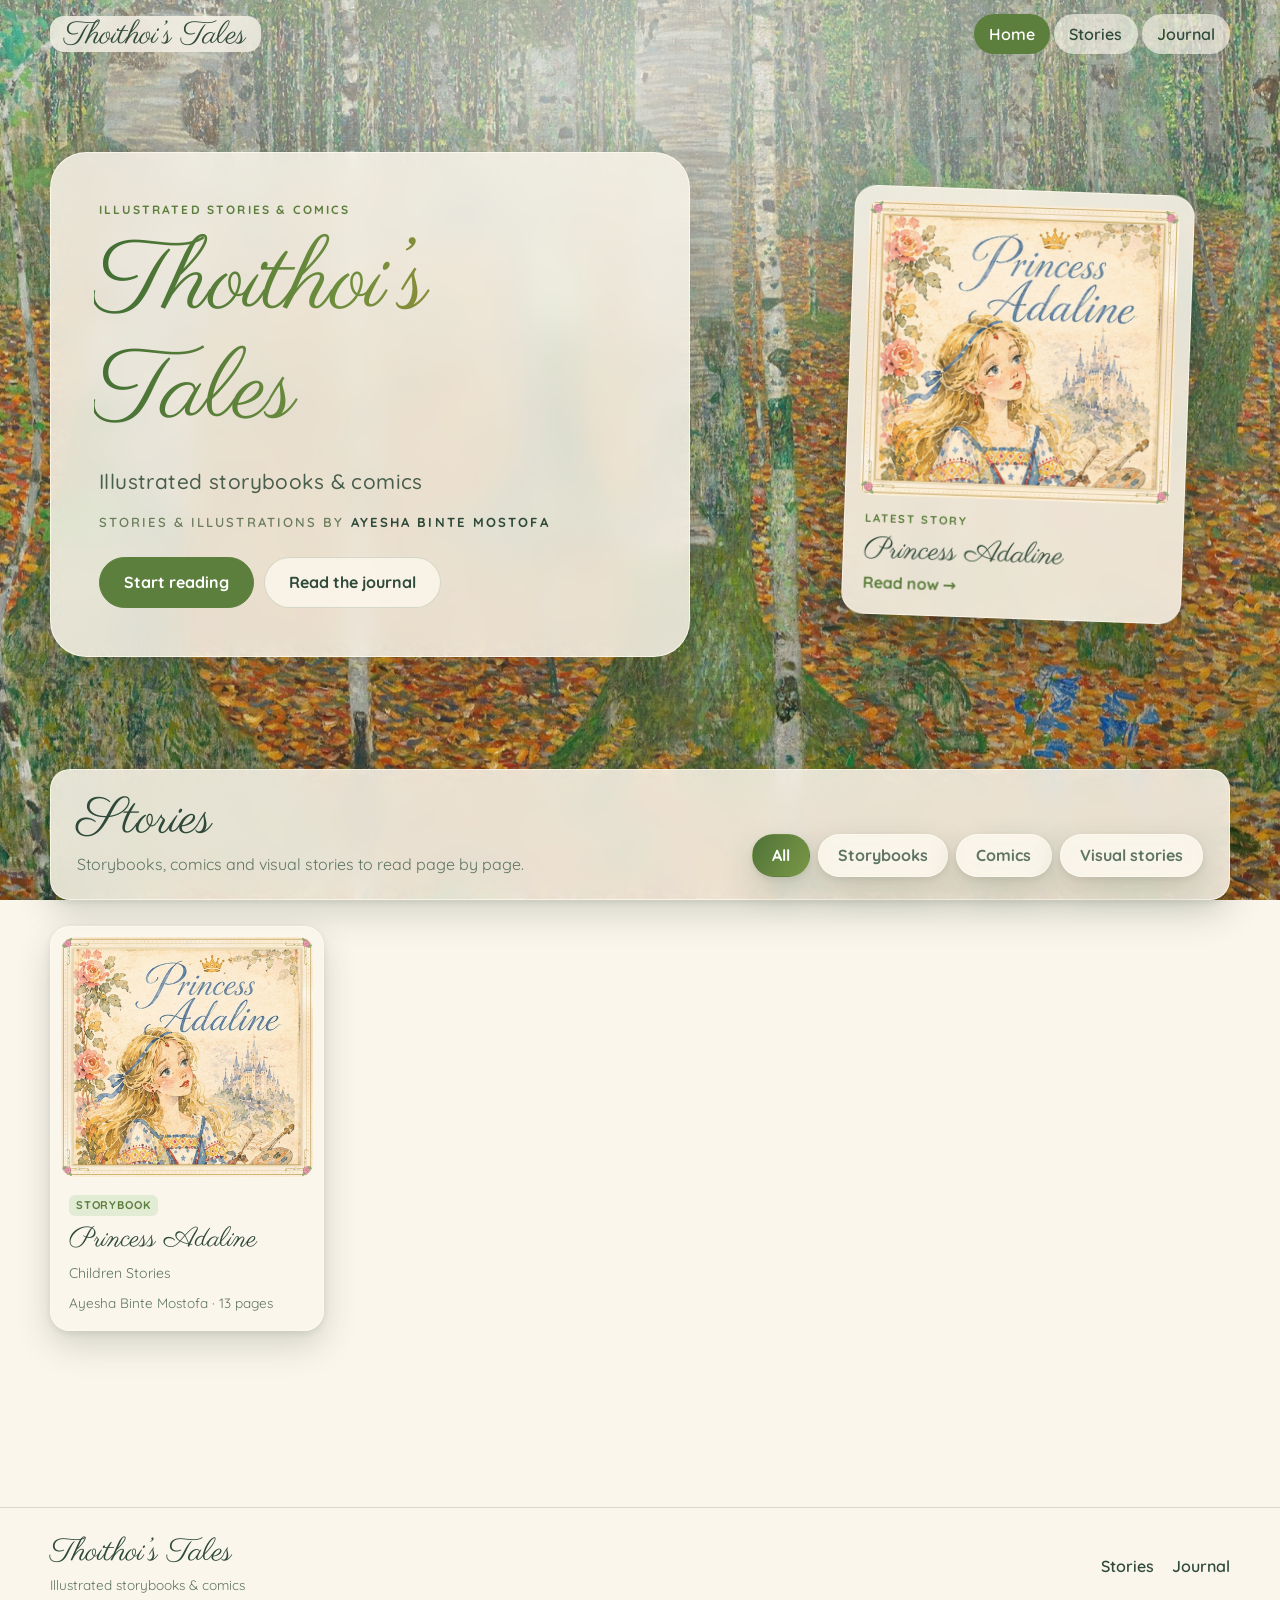
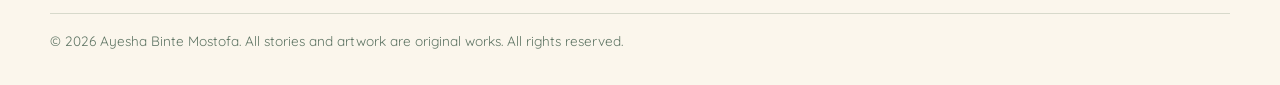
==== commit c4eef94a: "Journal, visual stories, comments, music and a professional layout - Journal with public/private ent" ====
--- a/index.html
+++ b/index.html
@@ -4,42 +4,109 @@
   <meta charset="utf-8">
   <meta name="viewport" content="width=device-width, initial-scale=1">
   <title>Thoithoi’s Tales · Ayesha Binte Mostofa</title>
-  <meta name="description" content="Illustrated storybooks and comics by Ayesha Binte Mostofa, to read page by page.">
+  <meta name="description" content="Illustrated storybooks, comics and visual stories by Ayesha Binte Mostofa, to read page by page.">
   <meta name="author" content="Ayesha Binte Mostofa">
+  <meta name="theme-color" content="#2f4a3a">
+  <meta property="og:type" content="website">
+  <meta property="og:site_name" content="Thoithoi’s Tales">
+  <meta property="og:title" content="Thoithoi’s Tales">
+  <meta property="og:description" content="Illustrated storybooks, comics and visual stories by Ayesha Binte Mostofa.">
+  <meta property="og:image" content="https://ayeshathoi.github.io/Illustrated-writing/assets/share.webp">
+  <meta name="twitter:card" content="summary_large_image">
   <link rel="icon" href="assets/favicon.svg" type="image/svg+xml">
   <link rel="preconnect" href="https://fonts.googleapis.com">
   <link rel="preconnect" href="https://fonts.gstatic.com" crossorigin>
   <link href="https://fonts.googleapis.com/css2?family=Parisienne&family=Quicksand:wght@400;500;600;700&display=swap" rel="stylesheet">
-  <link rel="stylesheet" href="assets/style.css">
+  <link rel="stylesheet" href="assets/style.css?v=20261124045212">
 </head>
-<body>
-  <header class="site-header wrap">
-    <div class="hero-card">
-      <h1 class="site-title" id="site-title">Thoithoi’s Tales</h1>
-      <p class="site-tagline" id="site-tagline">Illustrated storybooks &amp; comics</p>
-      <p class="byline" id="byline">Stories &amp; illustrations by <strong id="owner">Ayesha Binte Mostofa</strong></p>
+<body class="site">
+  <a class="skip-link" href="#stories">Skip to stories</a>
+  <header class="topbar">
+    <div class="wrap topbar-inner">
+      <a class="brand" href="index.html" data-site-title>Thoithoi’s Tales</a>
+      <button class="nav-toggle" aria-expanded="false" aria-controls="nav" aria-label="Menu">
+        <svg viewBox="0 0 24 24" fill="none" stroke="currentColor" stroke-width="2" stroke-linecap="round"><path d="M4 7h16M4 12h16M4 17h16"/></svg>
+      </button>
+      <nav class="nav-links" id="nav" aria-label="Main">
+        <a href="index.html">Home</a>
+        <a href="index.html#stories">Stories</a>
+        <a href="journal.html">Journal</a>
+        <a href="index.html#about" data-if-about hidden>About</a>
+      </nav>
     </div>
   </header>
 
-  <main class="wrap">
-    <nav class="filters" aria-label="Filter books">
-      <button class="chip" data-filter="all" aria-pressed="true">Everything</button>
-      <button class="chip" data-filter="storybook" aria-pressed="false">Storybooks</button>
-      <button class="chip" data-filter="comic" aria-pressed="false">Comics</button>
-    </nav>
-    <section class="shelf" id="shelf" aria-live="polite"></section>
-    <div class="empty" id="empty" hidden>
-      <div class="art" aria-hidden="true">📚</div>
-      <p id="empty-text">The shelf is empty for now. New stories are on their way!</p>
-    </div>
+  <main>
+    <section class="hero wrap">
+      <div class="hero-card">
+        <p class="eyebrow">Illustrated stories &amp; comics</p>
+        <h1 class="site-title" data-site-title>Thoithoi’s Tales</h1>
+        <p class="site-tagline" data-site-tagline>Illustrated storybooks &amp; comics</p>
+        <p class="byline" data-if-owner>Stories &amp; illustrations by <strong data-owner>Ayesha Binte Mostofa</strong></p>
+        <div class="hero-actions">
+          <a class="btn primary" href="#stories">Start reading</a>
+          <a class="btn" href="journal.html">Read the journal</a>
+        </div>
+      </div>
+      <a class="featured" id="featured" hidden></a>
+    </section>
+
+    <section class="section wrap" id="stories" aria-labelledby="stories-title">
+      <div class="section-head">
+        <div>
+          <h2 class="section-title" id="stories-title">Stories</h2>
+          <p class="section-sub">Storybooks, comics and visual stories to read page by page.</p>
+        </div>
+        <nav class="filters" aria-label="Filter stories">
+          <button class="chip" data-filter="all" aria-pressed="true">All</button>
+          <button class="chip" data-filter="storybook" aria-pressed="false">Storybooks</button>
+          <button class="chip" data-filter="comic" aria-pressed="false">Comics</button>
+          <button class="chip" data-filter="visual" aria-pressed="false">Visual stories</button>
+        </nav>
+      </div>
+      <div class="shelf" id="shelf" aria-live="polite"></div>
+      <div class="empty" id="empty" hidden>
+        <p id="empty-text">New stories are on their way.</p>
+      </div>
+    </section>
+
+    <section class="section wrap" id="journal-latest" aria-labelledby="journal-title" hidden>
+      <div class="section-head">
+        <div>
+          <h2 class="section-title" id="journal-title">From the journal</h2>
+          <p class="section-sub">Notes, sketches and thoughts from the studio.</p>
+        </div>
+        <a class="text-link" href="journal.html">All entries →</a>
+      </div>
+      <div class="journal-grid" id="latest"></div>
+    </section>
+
+    <section class="section wrap" id="about" aria-labelledby="about-title" hidden>
+      <div class="about-card">
+        <h2 class="section-title" id="about-title">About the author</h2>
+        <p class="about-name" data-owner></p>
+        <div class="about-text" id="about-text"></div>
+      </div>
+    </section>
   </main>
 
-  <footer class="wrap site-footer">
-    <span class="made-by">© <span id="year">2026</span> <strong id="footer-owner">Ayesha Binte Mostofa</strong> · <span id="footer-name">Thoithoi’s Tales</span></span>
-    <span>All stories and artwork are my own. Tap a cover to start reading.</span>
+  <footer class="footer">
+    <div class="wrap footer-inner">
+      <div>
+        <a class="brand" href="index.html" data-site-title>Thoithoi’s Tales</a>
+        <p class="muted small" data-site-tagline></p>
+      </div>
+      <nav class="footer-links" aria-label="Footer">
+        <a href="index.html#stories">Stories</a>
+        <a href="journal.html">Journal</a>
+        <a href="index.html#about" data-if-about hidden>About</a>
+      </nav>
+      <p class="footer-copy small">© <span data-year>2026</span> <span data-owner>Ayesha Binte Mostofa</span>. All stories and artwork are original works. All rights reserved.</p>
+    </div>
   </footer>
 
-  <script src="assets/sky.js"></script>
-  <script src="assets/library.js"></script>
+  <script src="assets/sky.js?v=20261124045212"></script>
+  <script src="assets/site.js?v=20261124045212"></script>
+  <script src="assets/library.js?v=20261124045212"></script>
 </body>
 </html>
--- a/assets/style.css
+++ b/assets/style.css
@@ -444,3 +444,277 @@
 .book-card h3 { color: var(--ink); }
 .badge { background: var(--accent-soft); color: var(--accent); }
 @media (prefers-color-scheme: dark) { .book-card, .chip, .panel { border-color: rgb(230 220 180 / .14) !important; } }
+
+/* =================================================================== professional layout */
+.skip-link { position: absolute; left: -999px; top: 8px; z-index: 100; background: var(--ink); color: var(--paper); padding: .5em 1em; border-radius: 8px; }
+.skip-link:focus { left: 16px; }
+.small { font-size: .85rem; }
+.text-link { color: var(--accent); font-weight: 700; text-decoration: none; }
+.text-link:hover { text-decoration: underline; text-underline-offset: 3px; }
+
+/* ---- top navigation */
+.topbar { position: sticky; top: 0; z-index: 40; transition: background .25s, box-shadow .25s; }
+.topbar.scrolled, .topbar.open {
+  background: rgb(251 246 236 / .9); box-shadow: 0 1px 0 var(--line), 0 6px 20px rgb(30 50 30 / .08);
+  backdrop-filter: blur(14px); -webkit-backdrop-filter: blur(14px);
+}
+@media (prefers-color-scheme: dark) { .topbar.scrolled, .topbar.open { background: rgb(18 30 23 / .9); } }
+.topbar-inner { display: flex; align-items: center; justify-content: space-between; gap: 16px; min-height: 68px; }
+.brand {
+  font-family: var(--font-script); font-size: 2rem; line-height: 1; text-decoration: none; color: var(--ink);
+  padding: .1em .2em 0 0; white-space: nowrap;
+}
+.nav-links { display: flex; gap: 4px; }
+.nav-links a {
+  text-decoration: none; font-weight: 600; color: var(--ink); padding: .5em .95em; border-radius: 999px;
+  background: rgb(251 246 236 / .65); transition: background .15s;
+}
+.topbar.scrolled .nav-links a { background: transparent; }
+.nav-links a:hover { background: var(--accent-soft); }
+.nav-links a[aria-current="page"] { background: var(--accent); color: #fff; }
+@media (prefers-color-scheme: dark) { .nav-links a { background: rgb(22 38 29 / .65); } }
+.nav-toggle { display: none; border: 0; background: var(--card); color: var(--ink); width: 42px; height: 42px; border-radius: 12px; cursor: pointer; }
+.nav-toggle svg { width: 22px; height: 22px; margin: auto; display: block; }
+@media (max-width: 700px) {
+  .nav-toggle { display: block; }
+  .nav-links { display: none; position: absolute; left: 0; right: 0; top: 100%; flex-direction: column; padding: 8px 16px 16px; background: inherit; }
+  .topbar.open .nav-links { display: flex; background: rgb(251 246 236 / .97); box-shadow: 0 10px 20px rgb(30 50 30 / .1); }
+  .nav-links a { background: transparent; padding: .8em 1em; }
+  .brand { font-size: 1.7rem; }
+}
+@media (max-width: 700px) and (prefers-color-scheme: dark) { .topbar.open .nav-links { background: rgb(18 30 23 / .97); } }
+
+/* ---- hero */
+.hero { padding: clamp(28px, 7vw, 84px) 0 clamp(28px, 5vw, 56px); text-align: center; }
+.hero .eyebrow {
+  margin: 0 0 4px; font-weight: 700; letter-spacing: .18em; text-transform: uppercase; font-size: .75rem; color: var(--accent);
+}
+.hero-actions { display: flex; gap: 10px; justify-content: center; flex-wrap: wrap; margin-top: 24px; }
+.hero-actions .btn { padding: .75em 1.5em; }
+
+/* ---- sections */
+.section { padding: clamp(28px, 5vw, 56px) 0; scroll-margin-top: 80px; }
+.section-head {
+  display: flex; align-items: end; justify-content: space-between; gap: 16px 24px; flex-wrap: wrap;
+  margin-bottom: 26px; padding: 22px 26px; border-radius: var(--radius);
+  background: var(--card); border: 1px solid rgb(255 250 238 / .75); box-shadow: var(--shadow);
+  backdrop-filter: blur(14px); -webkit-backdrop-filter: blur(14px);
+}
+.section-title { font-family: var(--font-script); font-weight: 400; font-size: clamp(2.4rem, 6vw, 3.2rem); line-height: 1.1; color: var(--ink); }
+.section-sub { margin: 4px 0 0; color: var(--ink-soft); }
+.section-head .filters { margin: 0; justify-content: flex-end; }
+.page-main { padding: 28px 0 60px; min-height: 60vh; }
+.page-head { margin-bottom: 26px; padding: 26px; border-radius: var(--radius); background: var(--card); box-shadow: var(--shadow); backdrop-filter: blur(14px); -webkit-backdrop-filter: blur(14px); text-align: center; }
+
+/* ---- story cards */
+.book-card { padding: 10px; }
+.book-info { padding: 14px 8px 6px; }
+.book-info .badge { margin-bottom: 8px; }
+.book-card .book-info h3 { margin: 0 0 6px; }
+.book-card .book-info .desc { margin: 0 0 8px; }
+.book-card .book-info .meta { margin: 0; font-size: .85rem; }
+.badge.visual { background: #efe3f2; color: #7a4f86; }
+@media (prefers-color-scheme: dark) { .badge.visual { background: rgb(210 170 230 / .16); color: #e2c6ee; } }
+.empty { background: var(--card); border-radius: var(--radius); padding: 40px 20px; }
+
+/* ---- journal cards */
+.journal-grid { display: grid; gap: 22px; grid-template-columns: repeat(auto-fill, minmax(min(300px, 100%), 1fr)); }
+.journal-card {
+  display: flex; flex-direction: column; text-decoration: none; overflow: hidden; border-radius: var(--radius);
+  background: var(--card); border: 1px solid rgb(255 250 238 / .75); box-shadow: var(--shadow);
+  backdrop-filter: blur(14px); -webkit-backdrop-filter: blur(14px); transition: transform .25s, box-shadow .25s;
+}
+.journal-card:hover { transform: translateY(-4px); box-shadow: 0 4px 10px rgb(40 60 40 / .14), 0 22px 44px rgb(30 50 30 / .24); }
+.journal-thumb { aspect-ratio: 16 / 9; overflow: hidden; background: var(--paper-2); }
+.journal-thumb img { width: 100%; height: 100%; object-fit: cover; }
+.journal-body { padding: 18px 20px 20px; display: flex; flex-direction: column; gap: 6px; flex: 1; }
+.journal-body time { font-size: .8rem; font-weight: 700; letter-spacing: .08em; text-transform: uppercase; color: var(--ink-soft); }
+.journal-body h3 { font-size: 1.25rem; }
+.journal-body p { margin: 0; color: var(--ink-soft); flex: 1; }
+
+/* ---- about */
+.about-card {
+  max-width: 760px; margin: 0 auto; text-align: center; padding: clamp(26px, 5vw, 48px);
+  background: var(--card); border-radius: var(--radius); box-shadow: var(--shadow);
+  border: 1px solid rgb(255 250 238 / .75); backdrop-filter: blur(14px); -webkit-backdrop-filter: blur(14px);
+}
+.about-name { margin: 4px 0 14px; font-weight: 700; letter-spacing: .12em; text-transform: uppercase; font-size: .8rem; color: var(--accent); }
+.about-text p { font-size: 1.08rem; line-height: 1.8; margin: 0 0 1em; }
+
+/* ---- footer */
+.footer { margin-top: 40px; background: rgb(251 246 236 / .92); border-top: 1px solid var(--line); backdrop-filter: blur(14px); -webkit-backdrop-filter: blur(14px); }
+@media (prefers-color-scheme: dark) { .footer { background: rgb(18 30 23 / .92); } }
+.footer-inner { display: grid; grid-template-columns: 1fr auto; gap: 14px 24px; padding: 30px 0 34px; align-items: center; }
+.footer-inner p { margin: 4px 0 0; }
+.footer-links { display: flex; gap: 18px; flex-wrap: wrap; }
+.footer-links a { color: var(--ink); text-decoration: none; font-weight: 600; }
+.footer-links a:hover { color: var(--accent); }
+.footer-copy { grid-column: 1 / -1; color: var(--ink-soft); border-top: 1px solid var(--line); padding-top: 16px; }
+@media (max-width: 600px) { .footer-inner { grid-template-columns: 1fr; } }
+
+/* ---- articles (journal entries, visual stories) */
+.article, .story { max-width: 780px; margin: 0 auto; }
+.back-link { display: inline-block; margin-bottom: 14px; padding: .4em .9em; background: var(--card); border-radius: 999px; }
+.article-head {
+  text-align: center; padding: 30px 24px 26px; margin-bottom: 22px; border-radius: var(--radius);
+  background: var(--card); box-shadow: var(--shadow); backdrop-filter: blur(14px); -webkit-backdrop-filter: blur(14px);
+}
+.article-head time { font-size: .8rem; font-weight: 700; letter-spacing: .12em; text-transform: uppercase; color: var(--ink-soft); }
+.article-title { font-family: var(--font-script); font-weight: 400; font-size: clamp(2.6rem, 8vw, 4rem); line-height: 1.15; margin: 6px 0 4px; color: var(--ink); }
+.article-head .byline { margin-top: 8px; }
+.story-desc { color: var(--ink-soft); max-width: 52ch; margin: 12px auto 0; }
+.prose {
+  padding: clamp(22px, 5vw, 48px); border-radius: var(--radius); background: var(--card); box-shadow: var(--shadow);
+  backdrop-filter: blur(14px); -webkit-backdrop-filter: blur(14px); font-size: 1.1rem; line-height: 1.85;
+}
+.prose > :first-child { margin-top: 0; }
+.prose p { margin: 0 0 1.1em; }
+.prose h2 { font-family: var(--font-script); font-weight: 400; font-size: 2.2rem; margin: 1.2em 0 .4em; }
+.prose blockquote { margin: 1.2em 0; padding: .4em 1.2em; border-left: 3px solid var(--accent); color: var(--ink-soft); font-style: italic; }
+.prose figure { margin: 1.6em 0; }
+.prose figure img { width: 100%; border-radius: 14px; box-shadow: var(--shadow); }
+.prose figcaption { text-align: center; color: var(--ink-soft); font-size: .9rem; margin-top: 8px; }
+
+/* ---- visual story scenes */
+.story-scene { margin: 0 0 34px; opacity: 0; transform: translateY(24px); transition: opacity .8s ease, transform .8s ease; }
+.story-scene.in { opacity: 1; transform: none; }
+.story-scene figure { margin: 0; }
+.story-scene img { width: 100%; border-radius: 18px; box-shadow: 0 6px 14px rgb(30 50 30 / .15), 0 24px 50px rgb(30 50 30 / .25); }
+.scene-text {
+  margin: -26px 24px 0; position: relative; padding: 22px 26px; border-radius: 16px; background: var(--card);
+  box-shadow: var(--shadow); backdrop-filter: blur(14px); -webkit-backdrop-filter: blur(14px);
+  font-size: 1.12rem; line-height: 1.8;
+}
+.scene-text p { margin: 0 0 .8em; }
+.scene-text p:last-child { margin: 0; }
+.story-end { text-align: center; padding: 26px; background: var(--card); border-radius: var(--radius); box-shadow: var(--shadow); }
+.the-end { font-family: var(--font-script); font-size: 3.4rem; margin: 0 0 10px; color: var(--ink); }
+.story-progress { position: fixed; top: 0; left: 0; right: 0; height: 3px; z-index: 50; }
+.story-progress div { height: 100%; width: 0; background: linear-gradient(90deg, var(--accent), var(--gold)); }
+@media (prefers-reduced-motion: reduce) { .story-scene { opacity: 1; transform: none; } }
+
+/* ---- comments */
+.comments {
+  margin-top: 26px; padding: clamp(20px, 4vw, 34px); border-radius: var(--radius); background: var(--card);
+  box-shadow: var(--shadow); backdrop-filter: blur(14px); -webkit-backdrop-filter: blur(14px); color: var(--ink);
+}
+.comments-title { font-family: var(--font-script); font-weight: 400; font-size: 2.4rem; margin-bottom: 12px; }
+.comment-form { display: grid; gap: 10px; }
+.comment-form textarea { min-height: 96px; }
+.comment-actions { display: flex; justify-content: space-between; align-items: center; gap: 10px; flex-wrap: wrap; }
+.comment-status { margin: 0; font-size: .9rem; color: var(--accent); min-height: 1.2em; }
+.comment-list { list-style: none; padding: 0; margin: 18px 0 0; display: grid; gap: 12px; }
+.comment { padding: 14px 16px; border-radius: 14px; background: rgb(255 255 255 / .5); border: 1px solid var(--line); }
+@media (prefers-color-scheme: dark) { .comment { background: rgb(255 255 255 / .04); } }
+.comment-head { display: flex; align-items: center; gap: 10px; margin-bottom: 4px; }
+.comment-head time { margin-left: auto; font-size: .8rem; color: var(--ink-soft); }
+.comment-avatar { width: 30px; height: 30px; border-radius: 50%; display: grid; place-items: center; font-weight: 700; color: #fff; background: linear-gradient(135deg, var(--accent), var(--gold)); font-size: .85rem; }
+.comment p { margin: 0; white-space: pre-wrap; overflow-wrap: anywhere; }
+
+/* comments drawer in the page-turn reader */
+.drawer {
+  position: fixed; top: 0; right: 0; bottom: 0; width: min(420px, 100%); z-index: 20; overflow-y: auto;
+  background: var(--paper); color: var(--ink); box-shadow: -10px 0 40px rgb(0 0 0 / .35); padding: 16px;
+}
+.drawer .comments { margin-top: 40px; box-shadow: none; background: transparent; padding: 8px; }
+.drawer-close { position: absolute; top: 12px; right: 12px; background: var(--paper-2); color: var(--ink); }
+
+/* =================================================================== studio */
+.studio .admin-top { gap: 14px 20px; }
+.studio .admin-top .brand { font-size: 2.4rem; }
+.studio-tabs { display: flex; gap: 4px; padding: 4px; border-radius: 999px; background: var(--card); box-shadow: var(--shadow); flex-wrap: wrap; }
+.studio-tabs button { border: 0; background: transparent; padding: .5em 1.1em; border-radius: 999px; font-weight: 700; cursor: pointer; color: var(--ink-soft); }
+.studio-tabs button[aria-selected="true"] { background: var(--accent); color: #fff; }
+.settings-grid { display: grid; grid-template-columns: repeat(auto-fit, minmax(min(380px, 100%), 1fr)); gap: 20px; align-items: start; padding-bottom: 80px; }
+.settings-grid .panel + .panel { margin-top: 0; }
+.publish-note pre { white-space: pre-wrap; font-size: .82rem; margin: 0; }
+.kinds { padding-left: 1.2em; }
+.kinds li { margin-bottom: .5em; }
+.setup { margin-top: 18px; border-top: 1px solid var(--line); padding-top: 14px; }
+.setup summary { cursor: pointer; font-weight: 700; color: var(--accent); }
+.setup ol { padding-left: 1.3em; line-height: 1.7; }
+.setup a { color: var(--accent); }
+
+/* visual story scene rows */
+.pages-grid.scenes { grid-template-columns: 1fr; }
+.scene-row { display: grid; grid-template-columns: 200px 1fr; gap: 14px; cursor: default; align-items: stretch; }
+.scene-row .scene-pic img { aspect-ratio: auto; max-height: 220px; object-fit: contain; }
+.scene-caption { min-height: 150px; height: 100%; resize: vertical; font-size: 1rem; line-height: 1.6; }
+@media (max-width: 640px) { .scene-row { grid-template-columns: 1fr; } }
+
+/* journal editor */
+.title-input { font-size: 1.4rem; font-weight: 700; flex: 1; min-width: 200px; }
+.toolbar { display: flex; gap: 4px; align-items: center; flex-wrap: wrap; padding: 6px; margin-bottom: 8px; border: 1px solid var(--line); border-radius: 12px; background: rgb(255 255 255 / .35); }
+.toolbar button, .toolbar .tool-btn { border: 0; background: transparent; min-width: 36px; height: 34px; padding: 0 10px; border-radius: 8px; cursor: pointer; font-size: .95rem; color: var(--ink); display: inline-flex; align-items: center; justify-content: center; font-weight: 600; }
+.toolbar button:hover, .toolbar .tool-btn:hover { background: var(--accent-soft); }
+.toolbar button[aria-pressed="true"] { background: var(--accent); color: #fff; }
+.spacer { flex: 1; }
+textarea.entry-body { min-height: 420px; font-size: 1.05rem; line-height: 1.75; resize: vertical; }
+.entry-preview { min-height: 420px; box-shadow: none; border: 1px solid var(--line); }
+.entry-actions { display: flex; align-items: center; gap: 12px; margin-top: 14px; flex-wrap: wrap; }
+.date-thumb { display: grid !important; place-content: center; text-align: center; background: var(--accent-soft) !important; color: var(--accent); line-height: 1.05; }
+.date-thumb b { font-size: 1.2rem; }
+.date-thumb small { font-size: .7rem; font-weight: 700; text-transform: uppercase; }
+
+/* page maker dialog */
+.composer { border: 0; padding: 0; border-radius: 22px; width: min(1100px, calc(100% - 24px)); max-height: calc(100dvh - 24px); background: var(--paper); color: var(--ink); box-shadow: 0 30px 80px rgb(0 0 0 / .4); }
+.composer::backdrop { background: rgb(20 30 22 / .55); backdrop-filter: blur(3px); }
+.composer-inner { display: grid; grid-template-columns: 1.3fr 1fr; min-height: 0; }
+.composer-canvas { background: var(--paper-2); display: grid; place-items: center; padding: 18px; min-height: 360px; }
+.composer-canvas canvas { max-width: 100%; max-height: calc(100dvh - 90px); width: auto; height: auto; border-radius: 10px; box-shadow: var(--shadow); }
+.composer-pick { width: 100%; }
+.composer-controls { padding: 22px; overflow-y: auto; max-height: calc(100dvh - 24px); }
+.composer-controls h2 { margin-bottom: 14px; }
+.composer-controls input[type="range"] { width: 100%; accent-color: var(--accent); }
+.color-input { height: 42px; padding: 4px; }
+.composer-actions { display: flex; justify-content: flex-end; gap: 10px; margin-top: 10px; }
+@media (max-width: 800px) { .composer-inner { grid-template-columns: 1fr; } .composer-controls { max-height: none; } }
+
+.bg-grid { display: grid; grid-template-columns: repeat(auto-fill, minmax(110px, 1fr)); gap: 10px; margin-bottom: 12px; }
+.bg-grid .bg-preview { grid-column: 1 / -1; }
+.bg-tile { position: relative; margin: 0; aspect-ratio: 3 / 4; border-radius: 10px; overflow: hidden; box-shadow: var(--shadow); }
+.bg-tile img { width: 100%; height: 100%; object-fit: cover; }
+.bg-del { position: absolute; top: 6px; right: 6px; width: 26px; height: 26px; border-radius: 50%; border: 0; cursor: pointer; background: rgb(255 255 255 / .9); color: var(--danger); font-weight: 700; }
+
+/* music buttons */
+#music-btn[aria-pressed="true"] { background: var(--accent); color: #fff; }
+.music-fab {
+  position: fixed; right: 18px; bottom: 18px; z-index: 30; width: 52px; height: 52px; border-radius: 50%; border: 0; cursor: pointer;
+  background: var(--card); color: var(--ink); box-shadow: var(--shadow); display: grid; place-items: center;
+  backdrop-filter: blur(12px); -webkit-backdrop-filter: blur(12px);
+}
+.music-fab svg { width: 22px; height: 22px; }
+.music-fab[aria-pressed="true"] { animation: pulse 2.4s ease-in-out infinite; }
+@keyframes pulse { 50% { box-shadow: 0 0 0 8px rgb(93 127 62 / .18), var(--shadow); } }
+.music-row { display: flex; gap: 8px; align-items: center; flex-wrap: wrap; }
+.music-row select { flex: 1; min-width: 220px; }
+.topbar:not(.scrolled):not(.open) .brand { background: rgb(251 246 236 / .78); padding: .12em .45em .02em; border-radius: 14px; backdrop-filter: blur(8px); -webkit-backdrop-filter: blur(8px); }
+@media (prefers-color-scheme: dark) { .topbar:not(.scrolled):not(.open) .brand { background: rgb(22 38 29 / .75); } }
+.topbar .nav-links a[aria-current="page"] { background: var(--accent); color: #fff; }
+
+/* ---- split hero: introduction on the left, latest story on the right */
+.hero { display: grid; grid-template-columns: minmax(0, 1fr); gap: clamp(24px, 4vw, 56px); align-items: center; text-align: left; }
+.hero.has-featured { grid-template-columns: minmax(0, 1.25fr) minmax(0, .75fr); }
+.hero .hero-card { display: block; max-width: 640px; padding: clamp(26px, 4vw, 48px); }
+.hero .site-title { padding-left: 0; margin-left: -.05em; font-size: clamp(3.4rem, 9vw, 6.2rem); }
+.hero .site-tagline { margin-left: 0; font-size: clamp(1.1rem, 2.2vw, 1.3rem); }
+.hero .byline { justify-content: flex-start; }
+.hero .byline::before { display: none; }
+.hero-actions { justify-content: flex-start; }
+.featured {
+  display: block; text-decoration: none; color: var(--ink); justify-self: center; width: min(340px, 100%);
+  padding: 14px; border-radius: 22px; background: var(--card); box-shadow: 0 6px 16px rgb(30 50 30 / .14), 0 30px 60px rgb(30 50 30 / .25);
+  border: 1px solid rgb(255 250 238 / .75); backdrop-filter: blur(14px); -webkit-backdrop-filter: blur(14px);
+  transform: rotate(2deg); transition: transform .35s ease;
+}
+.featured:hover { transform: rotate(0deg) translateY(-6px); }
+.featured-cover { aspect-ratio: var(--ratio); border-radius: 12px; overflow: hidden; background: var(--paper-2); }
+.featured-cover img { width: 100%; height: 100%; object-fit: cover; }
+.featured-caption { display: grid; gap: 2px; padding: 14px 6px 4px; }
+.featured-caption .eyebrow { font-size: .72rem; font-weight: 700; letter-spacing: .16em; text-transform: uppercase; color: var(--accent); }
+.featured-caption strong { font-family: var(--font-script); font-weight: 400; font-size: 1.9rem; line-height: 1.15; }
+@media (max-width: 820px) {
+  .hero.has-featured { grid-template-columns: 1fr; }
+  .featured { transform: none; width: min(300px, 100%); }
+}
+.hero .byline { display: block; line-height: 1.7; } .hero .byline::after { display: none; }
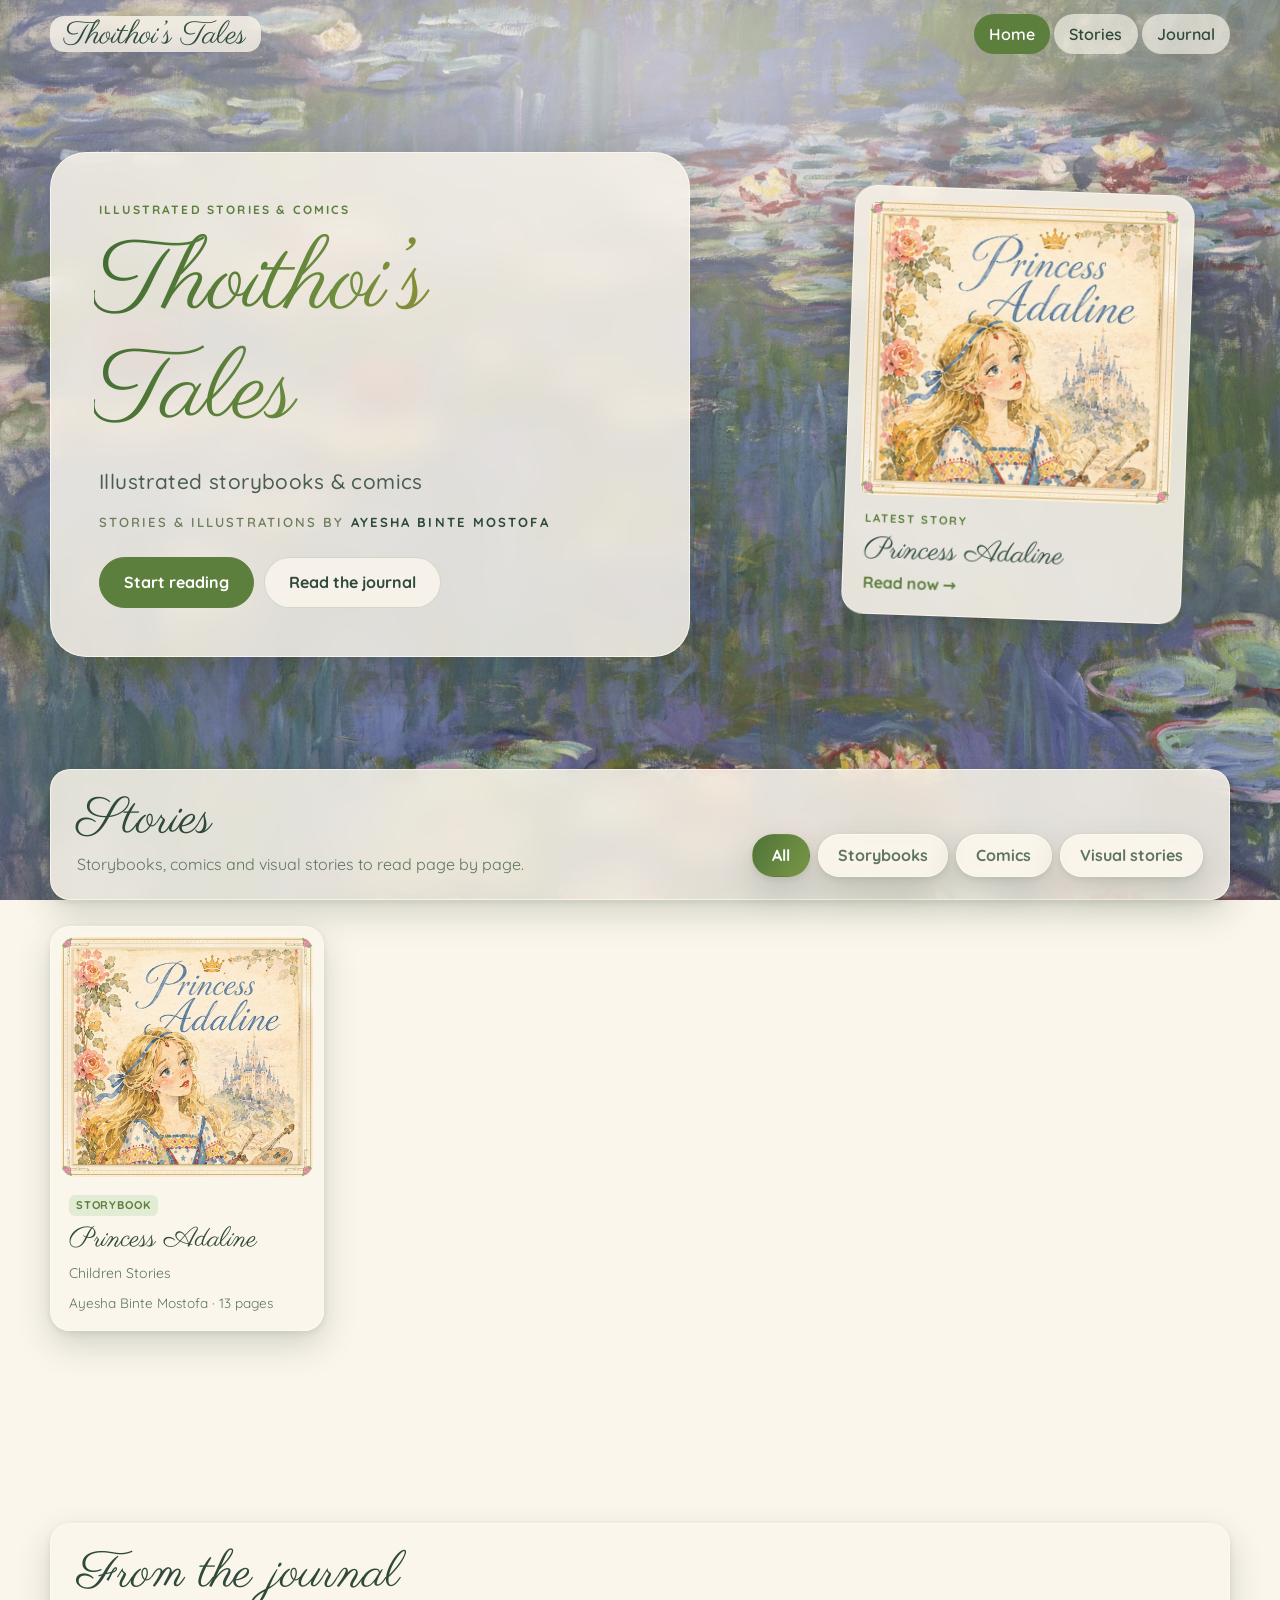
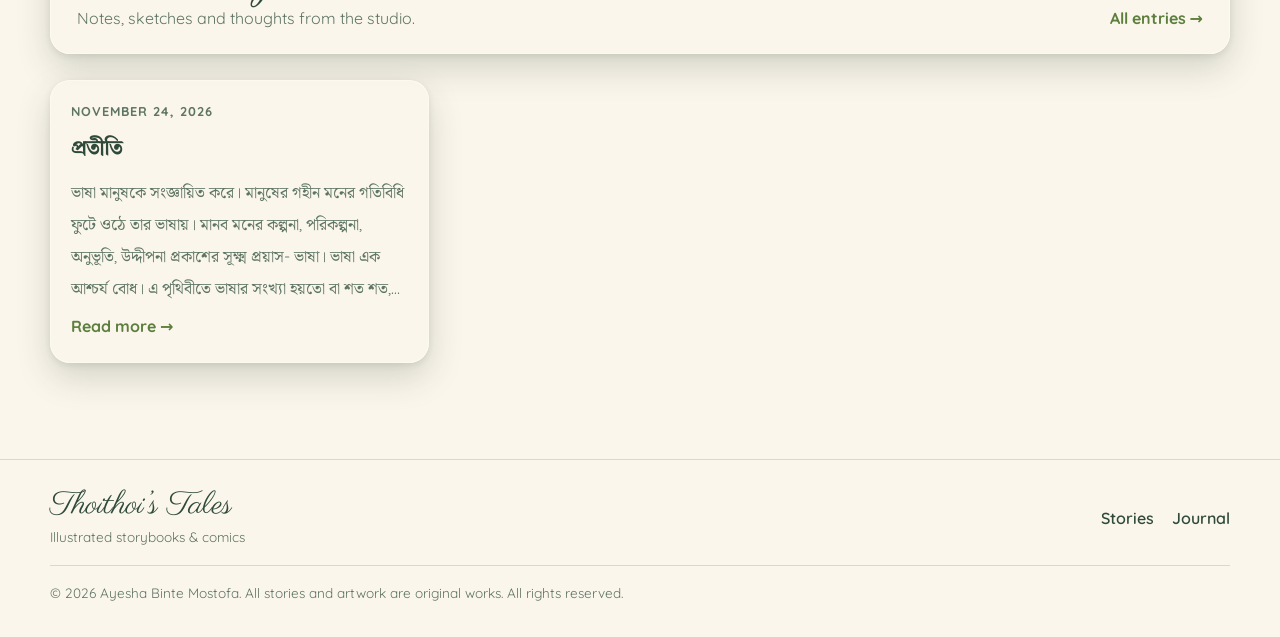
==== commit fcac0ffd: "Add journal entry প্রতীতি and Bengali fonts Co-Authored-By: Claude Opus 5.5 <noreply@anthropic.com>" ====
--- a/index.html
+++ b/index.html
@@ -16,8 +16,8 @@
   <link rel="icon" href="assets/favicon.svg" type="image/svg+xml">
   <link rel="preconnect" href="https://fonts.googleapis.com">
   <link rel="preconnect" href="https://fonts.gstatic.com" crossorigin>
-  <link href="https://fonts.googleapis.com/css2?family=Parisienne&family=Quicksand:wght@400;500;600;700&display=swap" rel="stylesheet">
-  <link rel="stylesheet" href="assets/style.css?v=20261124045212">
+  <link href="https://fonts.googleapis.com/css2?family=Noto+Serif+Bengali:wght@400;600&family=Tiro+Bangla&family=Parisienne&family=Quicksand:wght@400;500;600;700&display=swap" rel="stylesheet">
+  <link rel="stylesheet" href="assets/style.css?v=20261124050250">
 </head>
 <body class="site">
   <a class="skip-link" href="#stories">Skip to stories</a>
@@ -105,8 +105,8 @@
     </div>
   </footer>
 
-  <script src="assets/sky.js?v=20261124045212"></script>
-  <script src="assets/site.js?v=20261124045212"></script>
-  <script src="assets/library.js?v=20261124045212"></script>
+  <script src="assets/sky.js?v=20261124050250"></script>
+  <script src="assets/site.js?v=20261124050250"></script>
+  <script src="assets/library.js?v=20261124050250"></script>
 </body>
 </html>
--- a/assets/style.css
+++ b/assets/style.css
@@ -22,9 +22,9 @@
     radial-gradient(60vmax 55vmax at 70% 100%, #ffe6d3 0%, transparent 60%),
     radial-gradient(50vmax 50vmax at 0% 90%, #d6ecff 0%, transparent 60%),
     linear-gradient(180deg, #fff7fb, #f8f1ff);
-  --font-script: "Parisienne", "Snell Roundhand", "Apple Chancery", cursive;
+  --font-script: "Parisienne", "Tiro Bangla", "Snell Roundhand", "Apple Chancery", cursive;
   --font-display: "Quicksand", system-ui, sans-serif;
-  --font-body: "Quicksand", system-ui, -apple-system, "Segoe UI", sans-serif;
+  --font-body: "Quicksand", "Noto Serif Bengali", system-ui, -apple-system, "Segoe UI", sans-serif;
   color-scheme: light;
 }
 @media (prefers-color-scheme: dark) {
@@ -718,3 +718,9 @@
   .featured { transform: none; width: min(300px, 100%); }
 }
 .hero .byline { display: block; line-height: 1.7; } .hero .byline::after { display: none; }
+
+/* Bengali writing: a little more line height so the letter shapes breathe */
+:lang(bn) { line-height: 2; }
+.prose:lang(bn) { font-size: 1.15rem; }
+.article-title:lang(bn), .journal-body h3:lang(bn) { font-family: "Tiro Bangla", var(--font-script); }
+.prose:lang(bn) blockquote, .prose:lang(bn) em { font-style: normal; } .prose:lang(bn) blockquote { font-weight: 600; color: var(--ink); }
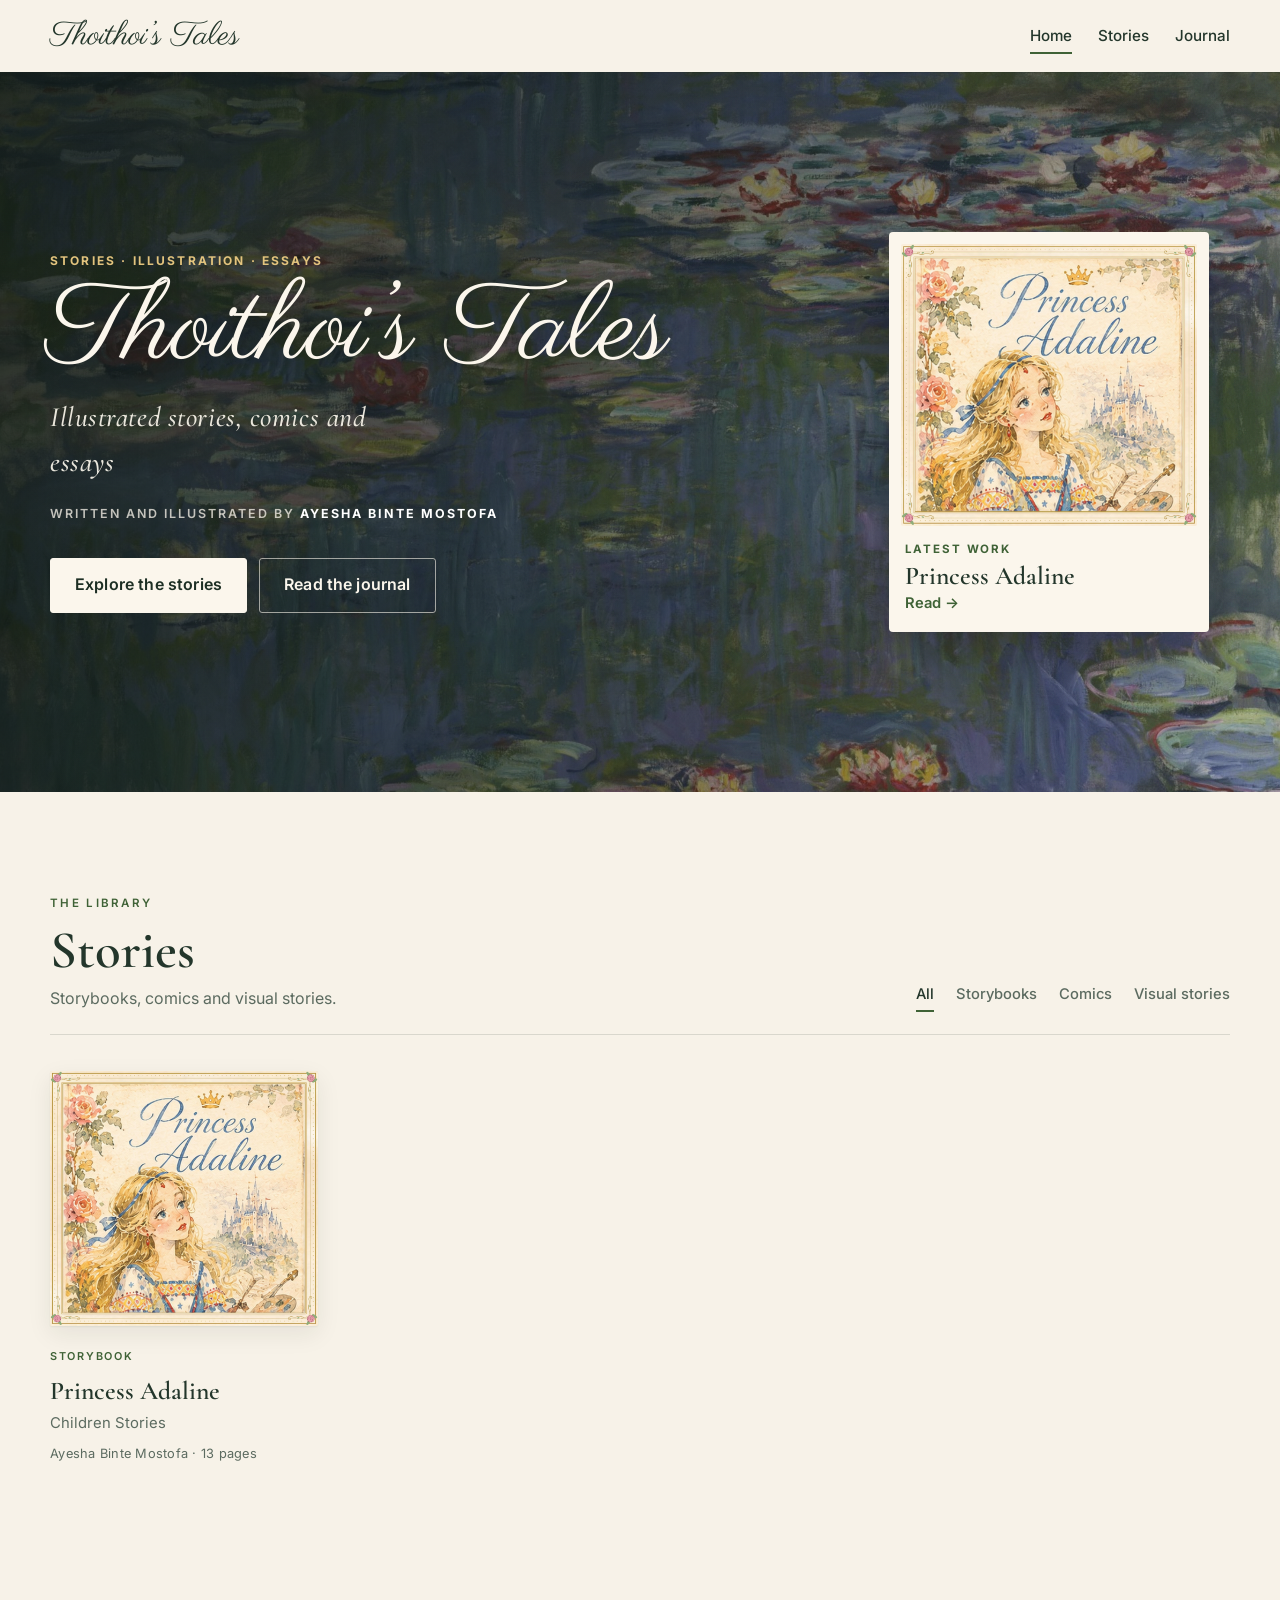
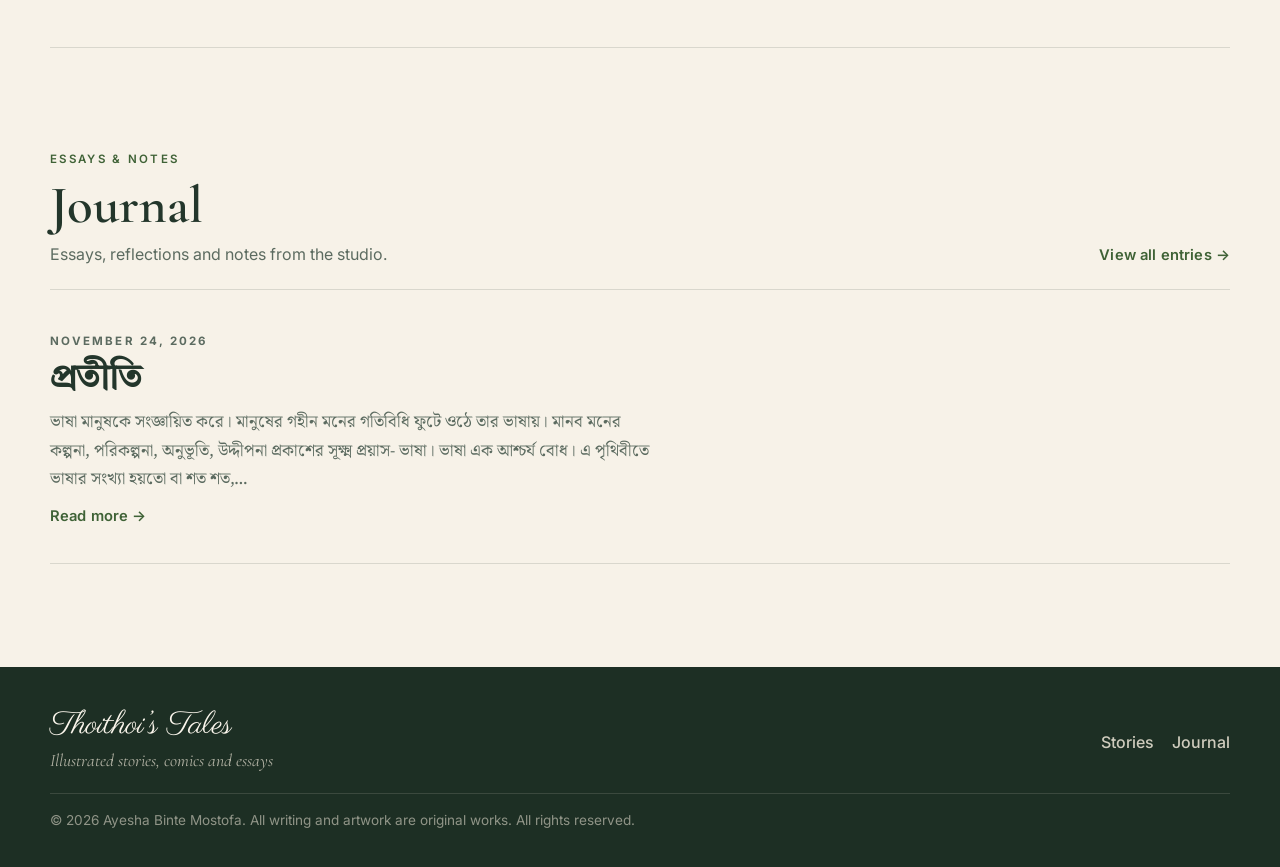
==== commit fe552d2a: "Editorial redesign: a calmer, grown-up presentation Painting as a full-width cover, content on cream" ====
--- a/index.html
+++ b/index.html
@@ -16,8 +16,8 @@
   <link rel="icon" href="assets/favicon.svg" type="image/svg+xml">
   <link rel="preconnect" href="https://fonts.googleapis.com">
   <link rel="preconnect" href="https://fonts.gstatic.com" crossorigin>
-  <link href="https://fonts.googleapis.com/css2?family=Noto+Serif+Bengali:wght@400;600&family=Tiro+Bangla&family=Parisienne&family=Quicksand:wght@400;500;600;700&display=swap" rel="stylesheet">
-  <link rel="stylesheet" href="assets/style.css?v=20261124050250">
+  <link href="https://fonts.googleapis.com/css2?family=Noto+Serif+Bengali:wght@400;600&family=Tiro+Bangla&family=Parisienne&family=Cormorant+Garamond:ital,wght@0,500;0,600;1,500&family=Inter:wght@400;500;600&family=Source+Serif+4:ital,opsz,wght@0,8..60,400;0,8..60,600;1,8..60,400&display=swap" rel="stylesheet">
+  <link rel="stylesheet" href="assets/style.css?v=20261124051027">
 </head>
 <body class="site">
   <a class="skip-link" href="#stories">Skip to stories</a>
@@ -37,76 +37,85 @@
   </header>
 
   <main>
-    <section class="hero wrap">
-      <div class="hero-card">
-        <p class="eyebrow">Illustrated stories &amp; comics</p>
-        <h1 class="site-title" data-site-title>Thoithoi’s Tales</h1>
-        <p class="site-tagline" data-site-tagline>Illustrated storybooks &amp; comics</p>
-        <p class="byline" data-if-owner>Stories &amp; illustrations by <strong data-owner>Ayesha Binte Mostofa</strong></p>
-        <div class="hero-actions">
-          <a class="btn primary" href="#stories">Start reading</a>
-          <a class="btn" href="journal.html">Read the journal</a>
+    <section class="hero">
+      <div class="hero-shade" aria-hidden="true"></div>
+      <div class="wrap hero-inner">
+        <div class="hero-copy">
+          <p class="eyebrow">Stories · Illustration · Essays</p>
+          <h1 class="site-title" data-site-title>Thoithoi’s Tales</h1>
+          <p class="site-tagline" data-site-tagline>Illustrated stories, comics and essays</p>
+          <p class="byline" data-if-owner>Written and illustrated by <strong data-owner>Ayesha Binte Mostofa</strong></p>
+          <div class="hero-actions">
+            <a class="btn primary" href="#stories">Explore the stories</a>
+            <a class="btn ghost" href="journal.html">Read the journal</a>
+          </div>
         </div>
-      </div>
-      <a class="featured" id="featured" hidden></a>
-    </section>
-
-    <section class="section wrap" id="stories" aria-labelledby="stories-title">
-      <div class="section-head">
-        <div>
-          <h2 class="section-title" id="stories-title">Stories</h2>
-          <p class="section-sub">Storybooks, comics and visual stories to read page by page.</p>
-        </div>
-        <nav class="filters" aria-label="Filter stories">
-          <button class="chip" data-filter="all" aria-pressed="true">All</button>
-          <button class="chip" data-filter="storybook" aria-pressed="false">Storybooks</button>
-          <button class="chip" data-filter="comic" aria-pressed="false">Comics</button>
-          <button class="chip" data-filter="visual" aria-pressed="false">Visual stories</button>
-        </nav>
-      </div>
-      <div class="shelf" id="shelf" aria-live="polite"></div>
-      <div class="empty" id="empty" hidden>
-        <p id="empty-text">New stories are on their way.</p>
+        <a class="featured" id="featured" hidden></a>
       </div>
     </section>
 
-    <section class="section wrap" id="journal-latest" aria-labelledby="journal-title" hidden>
-      <div class="section-head">
-        <div>
-          <h2 class="section-title" id="journal-title">From the journal</h2>
-          <p class="section-sub">Notes, sketches and thoughts from the studio.</p>
+    <div class="paper">
+      <section class="section wrap" id="stories" aria-labelledby="stories-title">
+        <header class="section-head">
+          <div>
+            <p class="eyebrow">The library</p>
+            <h2 class="section-title" id="stories-title">Stories</h2>
+            <p class="section-sub">Storybooks, comics and visual stories.</p>
+          </div>
+          <nav class="filters" aria-label="Filter stories">
+            <button class="chip" data-filter="all" aria-pressed="true">All</button>
+            <button class="chip" data-filter="storybook" aria-pressed="false">Storybooks</button>
+            <button class="chip" data-filter="comic" aria-pressed="false">Comics</button>
+            <button class="chip" data-filter="visual" aria-pressed="false">Visual stories</button>
+          </nav>
+        </header>
+        <div class="shelf" id="shelf" aria-live="polite"></div>
+        <div class="empty" id="empty" hidden>
+          <p id="empty-text">New stories are on their way.</p>
         </div>
-        <a class="text-link" href="journal.html">All entries →</a>
-      </div>
-      <div class="journal-grid" id="latest"></div>
-    </section>
+      </section>
 
-    <section class="section wrap" id="about" aria-labelledby="about-title" hidden>
-      <div class="about-card">
-        <h2 class="section-title" id="about-title">About the author</h2>
-        <p class="about-name" data-owner></p>
-        <div class="about-text" id="about-text"></div>
-      </div>
-    </section>
+      <section class="section wrap" id="journal-latest" aria-labelledby="journal-title" hidden>
+        <header class="section-head">
+          <div>
+            <p class="eyebrow">Essays &amp; notes</p>
+            <h2 class="section-title" id="journal-title">Journal</h2>
+            <p class="section-sub">Essays, reflections and notes from the studio.</p>
+          </div>
+          <a class="text-link" href="journal.html">View all entries →</a>
+        </header>
+        <div class="journal-grid" id="latest"></div>
+      </section>
+
+      <section class="section wrap" id="about" aria-labelledby="about-title" hidden>
+        <div class="about-card">
+          <div class="about-head">
+            <p class="eyebrow">About</p>
+            <h2 class="section-title" id="about-title" data-owner>Ayesha Binte Mostofa</h2>
+          </div>
+          <div class="about-text" id="about-text"></div>
+        </div>
+      </section>
+    </div>
   </main>
 
   <footer class="footer">
     <div class="wrap footer-inner">
       <div>
         <a class="brand" href="index.html" data-site-title>Thoithoi’s Tales</a>
-        <p class="muted small" data-site-tagline></p>
+        <p class="small footer-tag" data-site-tagline></p>
       </div>
       <nav class="footer-links" aria-label="Footer">
         <a href="index.html#stories">Stories</a>
         <a href="journal.html">Journal</a>
         <a href="index.html#about" data-if-about hidden>About</a>
       </nav>
-      <p class="footer-copy small">© <span data-year>2026</span> <span data-owner>Ayesha Binte Mostofa</span>. All stories and artwork are original works. All rights reserved.</p>
+      <p class="footer-copy small">© <span data-year>2026</span> <span data-owner>Ayesha Binte Mostofa</span>. All writing and artwork are original works. All rights reserved.</p>
     </div>
   </footer>
 
-  <script src="assets/sky.js?v=20261124050250"></script>
-  <script src="assets/site.js?v=20261124050250"></script>
-  <script src="assets/library.js?v=20261124050250"></script>
+  <script src="assets/sky.js?v=20261124051027"></script>
+  <script src="assets/site.js?v=20261124051027"></script>
+  <script src="assets/library.js?v=20261124051027"></script>
 </body>
 </html>
--- a/assets/style.css
+++ b/assets/style.css
@@ -724,3 +724,243 @@
 .prose:lang(bn) { font-size: 1.15rem; }
 .article-title:lang(bn), .journal-body h3:lang(bn) { font-family: "Tiro Bangla", var(--font-script); }
 .prose:lang(bn) blockquote, .prose:lang(bn) em { font-style: normal; } .prose:lang(bn) blockquote { font-weight: 600; color: var(--ink); }
+
+/* =====================================================================
+   EDITORIAL THEME: calm, grown-up presentation.
+   Keeps: nature paintings, cream & forest green, script name-mark.
+   ===================================================================== */
+:root {
+  --font-display: "Cormorant Garamond", "Tiro Bangla", Georgia, serif;
+  --font-body: "Inter", "Noto Serif Bengali", system-ui, -apple-system, "Segoe UI", sans-serif;
+  --font-read: "Source Serif 4", "Noto Serif Bengali", Georgia, serif;
+  --paper: #f7f2e8;
+  --paper-2: #ece4d3;
+  --card: #fffdf8;
+  --ink: #23362b;
+  --ink-soft: #5c6b60;
+  --line: rgb(35 54 43 / .14);
+  --accent: #3f6236;
+  --accent-soft: #e4ead9;
+  --gold: #b38a3a;
+  --radius: 6px;
+  --shadow: 0 1px 2px rgb(25 35 28 / .06), 0 8px 24px rgb(25 35 28 / .08);
+  --forest: #1d2f24;
+}
+@media (prefers-color-scheme: dark) {
+  :root {
+    --paper: #121a15;
+    --paper-2: #1c2820;
+    --card: #18231c;
+    --ink: #efe8d8;
+    --ink-soft: #b3b9a6;
+    --line: rgb(239 232 216 / .12);
+    --accent: #a9c47f;
+    --accent-soft: rgb(169 196 127 / .14);
+    --gold: #d9b867;
+    --forest: #0d1510;
+  }
+}
+body { font-family: var(--font-body); font-size: 16px; line-height: 1.6; color: var(--ink); }
+h1, h2, h3 { font-family: var(--font-display); font-weight: 600; letter-spacing: 0; }
+body.site .dreamy-sky .wash { background: none; }
+body.site .dreamy-sky .scene { animation-duration: 60s; }
+
+/* buttons & inputs */
+.btn { border-radius: 3px; padding: .75em 1.35em; font-weight: 600; letter-spacing: .01em; box-shadow: none; }
+.btn.small { padding: .45em .9em; }
+.btn.primary { background: var(--accent); border-color: var(--accent); color: #fff; }
+.btn.ghost { background: transparent; color: inherit; border-color: currentColor; }
+.input, select.input, textarea.input { border-radius: 4px; background: var(--card); border-color: var(--line); }
+.eyebrow {
+  margin: 0 0 10px; font-family: var(--font-body); font-weight: 600; font-size: .72rem;
+  letter-spacing: .2em; text-transform: uppercase; color: var(--accent);
+}
+.text-link { font-weight: 600; font-size: .92rem; letter-spacing: .01em; }
+
+/* top navigation: a solid, quiet bar */
+.topbar, .topbar.scrolled, .topbar.open {
+  background: var(--paper); box-shadow: 0 1px 0 var(--line); backdrop-filter: none; -webkit-backdrop-filter: none;
+}
+.topbar-inner { min-height: 72px; }
+.brand { font-size: 2.05rem; color: var(--ink); }
+.topbar:not(.scrolled):not(.open) .brand { background: none; padding: .1em .2em 0 0; backdrop-filter: none; -webkit-backdrop-filter: none; }
+.nav-links { gap: 26px; }
+.nav-links a, .topbar.scrolled .nav-links a, .topbar .nav-links a[aria-current="page"] {
+  background: none; border-radius: 0; padding: .4em 0; font-weight: 500; font-size: .95rem; color: var(--ink);
+}
+.nav-links a:hover { background: none; color: var(--accent); }
+.topbar .nav-links a[aria-current="page"] { box-shadow: inset 0 -2px 0 var(--accent); color: var(--ink); }
+.nav-toggle { background: transparent; border: 1px solid var(--line); border-radius: 4px; }
+@media (max-width: 700px) {
+  .topbar.open .nav-links { background: var(--paper); }
+  .nav-links { gap: 0; }
+  .nav-links a { padding: .9em 0; border-bottom: 1px solid var(--line); }
+  .topbar .nav-links a[aria-current="page"] { box-shadow: none; color: var(--accent); }
+}
+
+/* hero: the painting as a full-width cover */
+.hero { position: relative; display: flex; align-items: center; min-height: clamp(520px, 80vh, 780px); padding: 0; text-align: left; }
+.hero-shade {
+  position: absolute; inset: 0;
+  background:
+    linear-gradient(90deg, rgb(12 22 16 / .82) 0%, rgb(12 22 16 / .55) 45%, rgb(12 22 16 / .18) 100%),
+    linear-gradient(180deg, rgb(12 22 16 / .25) 0%, transparent 30%);
+}
+.hero-inner { position: relative; display: grid; grid-template-columns: minmax(0, 1fr); gap: clamp(28px, 5vw, 72px); align-items: center; padding: clamp(48px, 8vw, 96px) 0; }
+.hero.has-featured .hero-inner { grid-template-columns: minmax(0, 1.35fr) minmax(0, .65fr); }
+.hero.has-featured { grid-template-columns: none; }
+.hero-copy { color: #f4eddd; max-width: 640px; }
+.hero-copy .eyebrow { color: #e3c47e; }
+.hero .site-title {
+  font-family: var(--font-script); font-weight: 400; font-size: clamp(3.6rem, 9vw, 6.8rem); line-height: 1.05;
+  background: none; -webkit-background-clip: initial; background-clip: initial; color: #fbf6ec; -webkit-text-fill-color: #fbf6ec;
+  padding: 0; margin: 0 0 6px -.04em; text-shadow: 0 2px 24px rgb(0 0 0 / .25);
+}
+.hero .site-tagline { font-family: var(--font-display); font-style: italic; font-weight: 500; font-size: clamp(1.35rem, 2.6vw, 1.75rem); color: rgb(251 246 236 / .92); margin: 0; max-width: 32ch; }
+.hero .byline { display: block; margin-top: 18px; color: rgb(251 246 236 / .75); font-size: .78rem; letter-spacing: .16em; }
+.hero .byline strong { color: #fff; }
+.hero .byline::before, .hero .byline::after { display: none; }
+.hero-actions { margin-top: 34px; gap: 12px; }
+.hero-actions .btn { padding: .85em 1.5em; }
+.hero .btn.primary { background: #fbf6ec; border-color: #fbf6ec; color: var(--forest); }
+.hero .btn.primary:hover { background: #fff; }
+.hero .btn.ghost { color: #fbf6ec; border-color: rgb(251 246 236 / .6); }
+.hero .btn.ghost:hover { border-color: #fbf6ec; background: rgb(255 255 255 / .06); }
+.featured, .featured:hover {
+  transform: none; border-radius: 4px; padding: 12px; background: #fbf6ec; color: #23362b; border: 0;
+  box-shadow: 0 24px 60px rgb(0 0 0 / .35); backdrop-filter: none; -webkit-backdrop-filter: none; width: min(320px, 100%);
+}
+.featured:hover { transform: translateY(-4px); }
+.featured-cover { border-radius: 2px; }
+.featured-caption { padding: 14px 4px 4px; }
+.featured-caption .eyebrow { margin: 0; color: #3f6236; }
+.featured-caption strong { font-family: var(--font-display); font-weight: 600; font-size: 1.6rem; color: #23362b; }
+.featured-caption .text-link { color: #3f6236; }
+@media (max-width: 820px) {
+  .hero.has-featured .hero-inner { grid-template-columns: 1fr; }
+  .featured { justify-self: start; }
+  .hero-shade { background: linear-gradient(180deg, rgb(12 22 16 / .75), rgb(12 22 16 / .55)); }
+}
+
+/* everything below the hero sits on paper */
+.paper { position: relative; background: var(--paper); }
+.section { padding: clamp(56px, 8vw, 104px) 0; }
+.section + .section { border-top: 1px solid var(--line); }
+.section-head, .page-head {
+  background: none; border: 0; box-shadow: none; backdrop-filter: none; -webkit-backdrop-filter: none;
+  border-radius: 0; padding: 0 0 22px; margin-bottom: 36px; border-bottom: 1px solid var(--line); text-align: left;
+}
+.section-title { font-family: var(--font-display); font-weight: 600; font-size: clamp(2.3rem, 4.6vw, 3.3rem); line-height: 1.05; color: var(--ink); }
+.section-sub { font-size: 1rem; margin-top: 8px; }
+
+/* filters become quiet text tabs */
+.filters { gap: 22px; }
+.chip, .chip[aria-pressed="true"] {
+  background: none; border: 0; border-radius: 0; box-shadow: none; padding: .35em 0; color: var(--ink-soft);
+  font-weight: 500; font-size: .92rem; backdrop-filter: none; -webkit-backdrop-filter: none;
+}
+.chip:hover { color: var(--ink); }
+.chip[aria-pressed="true"] { color: var(--ink); box-shadow: inset 0 -2px 0 var(--accent); }
+
+/* story cards */
+.shelf { columns: 4 230px; column-gap: 36px; }
+.book-card, .book-card:hover, .book-card:focus-visible {
+  background: none; border: 0; border-radius: 0; padding: 0; box-shadow: none; margin-bottom: 44px;
+  backdrop-filter: none; -webkit-backdrop-filter: none;
+}
+.book-card:hover { transform: none; }
+.cover { border-radius: 2px; box-shadow: var(--shadow); }
+.cover::after { display: none; }
+.book-card:hover .cover img { transform: scale(1.03); }
+.book-info { padding: 16px 0 0; }
+.badge, .badge.comic, .badge.visual, .badge.draft {
+  background: none; padding: 0; border-radius: 0; font-size: .68rem; letter-spacing: .16em; font-weight: 600; color: var(--accent);
+}
+.badge.comic { color: var(--gold); }
+.badge.visual { color: #7d5a86; }
+@media (prefers-color-scheme: dark) { .badge.visual { color: #d4b6dc; } }
+.book-card .book-info h3 { font-family: var(--font-display); font-weight: 600; font-size: 1.6rem; line-height: 1.12; margin: 4px 0 6px; color: var(--ink); }
+.book-card:hover .book-info h3 { color: var(--accent); }
+.book-card .book-info .desc { font-size: .93rem; color: var(--ink-soft); }
+.book-card .book-info .meta { font-size: .8rem; color: var(--ink-soft); letter-spacing: .02em; }
+.empty { background: none; border: 1px dashed var(--line); border-radius: 4px; color: var(--ink-soft); text-align: center; padding: 48px 20px; }
+
+/* journal: a magazine-style list */
+.journal-grid { grid-template-columns: 1fr; gap: 0; }
+.journal-card, .journal-card:hover {
+  display: flex; flex-direction: row-reverse; justify-content: flex-end; gap: 36px; align-items: flex-start;
+  background: none; border: 0; border-bottom: 1px solid var(--line); border-radius: 0; box-shadow: none;
+  padding: 32px 0; transform: none; backdrop-filter: none; -webkit-backdrop-filter: none; overflow: visible;
+}
+.journal-grid .journal-card:first-child { padding-top: 4px; }
+.journal-thumb { flex: none; width: 240px; aspect-ratio: 4 / 3; border-radius: 2px; }
+.journal-body { padding: 0; flex: 1; gap: 8px; }
+.journal-body time { font-size: .72rem; letter-spacing: .18em; color: var(--ink-soft); }
+.journal-body h3 { font-family: var(--font-display); font-weight: 600; font-size: clamp(1.7rem, 3vw, 2.2rem); line-height: 1.1; color: var(--ink); }
+.journal-card:hover .journal-body h3 { color: var(--accent); }
+.journal-body p { font-family: var(--font-read); font-size: 1.05rem; line-height: 1.7; color: var(--ink-soft); max-width: 68ch; }
+@media (max-width: 700px) { .journal-card, .journal-card:hover { flex-direction: column; gap: 16px; } .journal-thumb { width: 100%; } }
+
+/* about */
+.about-card {
+  display: grid; grid-template-columns: minmax(0, 1fr) minmax(0, 2fr); gap: clamp(24px, 6vw, 80px); max-width: none; text-align: left;
+  background: none; border: 0; box-shadow: none; padding: 0; backdrop-filter: none; -webkit-backdrop-filter: none;
+}
+.about-text p { font-family: var(--font-read); font-size: 1.15rem; line-height: 1.85; }
+@media (max-width: 760px) { .about-card { grid-template-columns: 1fr; } }
+
+/* footer */
+.footer { margin-top: 0; background: var(--forest); color: #efe8d8; border: 0; backdrop-filter: none; -webkit-backdrop-filter: none; }
+.footer .brand { color: #fbf6ec; font-size: 2rem; }
+.footer-tag { color: rgb(239 232 216 / .7); font-family: var(--font-display); font-style: italic; font-size: 1.1rem; }
+.footer-links a { color: rgb(239 232 216 / .85); font-weight: 500; }
+.footer-links a:hover { color: #fff; }
+.footer-copy { color: rgb(239 232 216 / .55); border-top-color: rgb(239 232 216 / .14); }
+.footer-inner { padding: 44px 0 36px; }
+
+/* article pages (journal entries, visual stories): painting banner + paper */
+.page-banner { height: clamp(150px, 26vh, 300px); background: linear-gradient(180deg, rgb(12 22 16 / .3), rgb(12 22 16 / .05)); }
+.page-main { background: var(--paper); width: 100%; max-width: none; padding: clamp(40px, 6vw, 72px) 16px 80px; }
+.page-main > * { max-width: 760px; margin-left: auto; margin-right: auto; }
+.page-main > #list-view { max-width: 1000px; }
+.back-link { background: none; padding: 0; margin-bottom: 26px; font-size: .88rem; }
+.article-head {
+  background: none; box-shadow: none; border-radius: 0; backdrop-filter: none; -webkit-backdrop-filter: none;
+  padding: 0 0 30px; margin-bottom: 36px; border-bottom: 1px solid var(--line);
+}
+.article-head time { font-size: .72rem; letter-spacing: .2em; }
+.article-title { font-family: var(--font-display); font-weight: 600; font-size: clamp(2.6rem, 6vw, 4rem); line-height: 1.08; margin: 10px 0 8px; }
+.article-head .byline { justify-content: center; color: var(--ink-soft); }
+.prose {
+  background: none; box-shadow: none; border: 0; border-radius: 0; padding: 0; backdrop-filter: none; -webkit-backdrop-filter: none;
+  font-family: var(--font-read); font-size: 1.16rem; line-height: 1.85; color: var(--ink);
+}
+.prose h2 { font-family: var(--font-display); font-weight: 600; font-size: 2rem; }
+.prose blockquote { font-family: var(--font-display); font-size: 1.4rem; border-left-color: var(--gold); color: var(--ink); }
+.prose figure img { border-radius: 2px; }
+.page-head .section-title { font-size: clamp(2.6rem, 6vw, 3.8rem); }
+
+/* visual stories */
+.story-scene { margin-bottom: 56px; }
+.story-scene img { border-radius: 2px; box-shadow: var(--shadow); }
+.scene-text {
+  margin: 22px 0 0; padding: 0; background: none; box-shadow: none; border-radius: 0; backdrop-filter: none; -webkit-backdrop-filter: none;
+  font-family: var(--font-read); font-size: 1.2rem; line-height: 1.85;
+}
+.story-end { background: none; box-shadow: none; border-top: 1px solid var(--line); border-radius: 0; padding: 40px 0; }
+.the-end { font-family: var(--font-display); font-style: italic; font-weight: 500; font-size: 2.6rem; }
+
+/* comments */
+.comments { background: var(--card); border: 1px solid var(--line); border-radius: 4px; box-shadow: none; backdrop-filter: none; -webkit-backdrop-filter: none; margin-top: 56px; }
+.comments-title { font-family: var(--font-display); font-weight: 600; font-size: 2rem; }
+.comment { border-radius: 3px; background: var(--paper); }
+.comment-avatar { background: var(--accent); }
+
+/* reader & studio touches */
+.end-card h2 { font-family: var(--font-display); font-style: italic; font-weight: 500; font-size: 3.2rem; }
+.panel { border: 1px solid var(--line); border-radius: 6px; box-shadow: var(--shadow); backdrop-filter: none; -webkit-backdrop-filter: none; }
+.panel h2 { font-size: 1.5rem; }
+.studio-tabs { border-radius: 6px; box-shadow: none; border: 1px solid var(--line); background: var(--card); }
+.studio-tabs button { border-radius: 4px; font-weight: 600; }
+.music-fab { background: var(--card); border: 1px solid var(--line); box-shadow: var(--shadow); backdrop-filter: none; -webkit-backdrop-filter: none; }
+@media (max-width: 600px) { .featured { display: none !important; } .hero { min-height: 0; } }
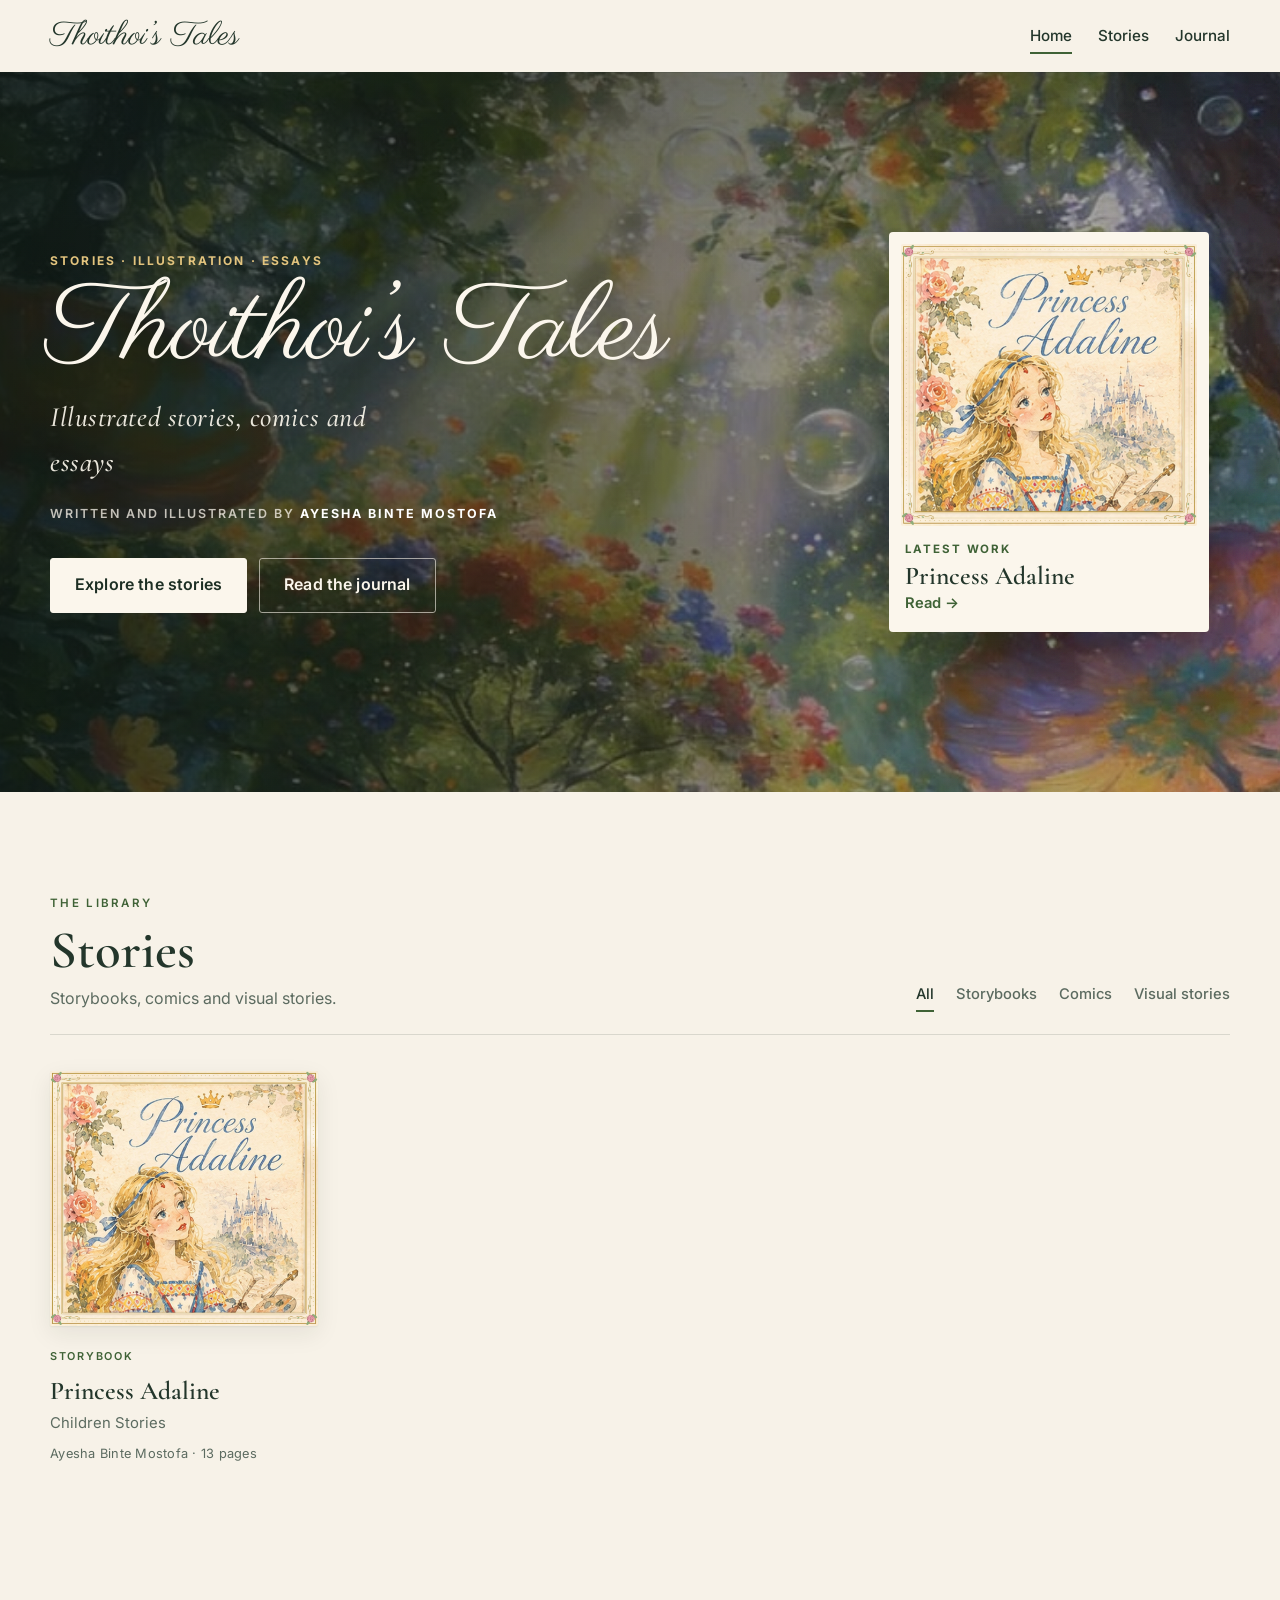
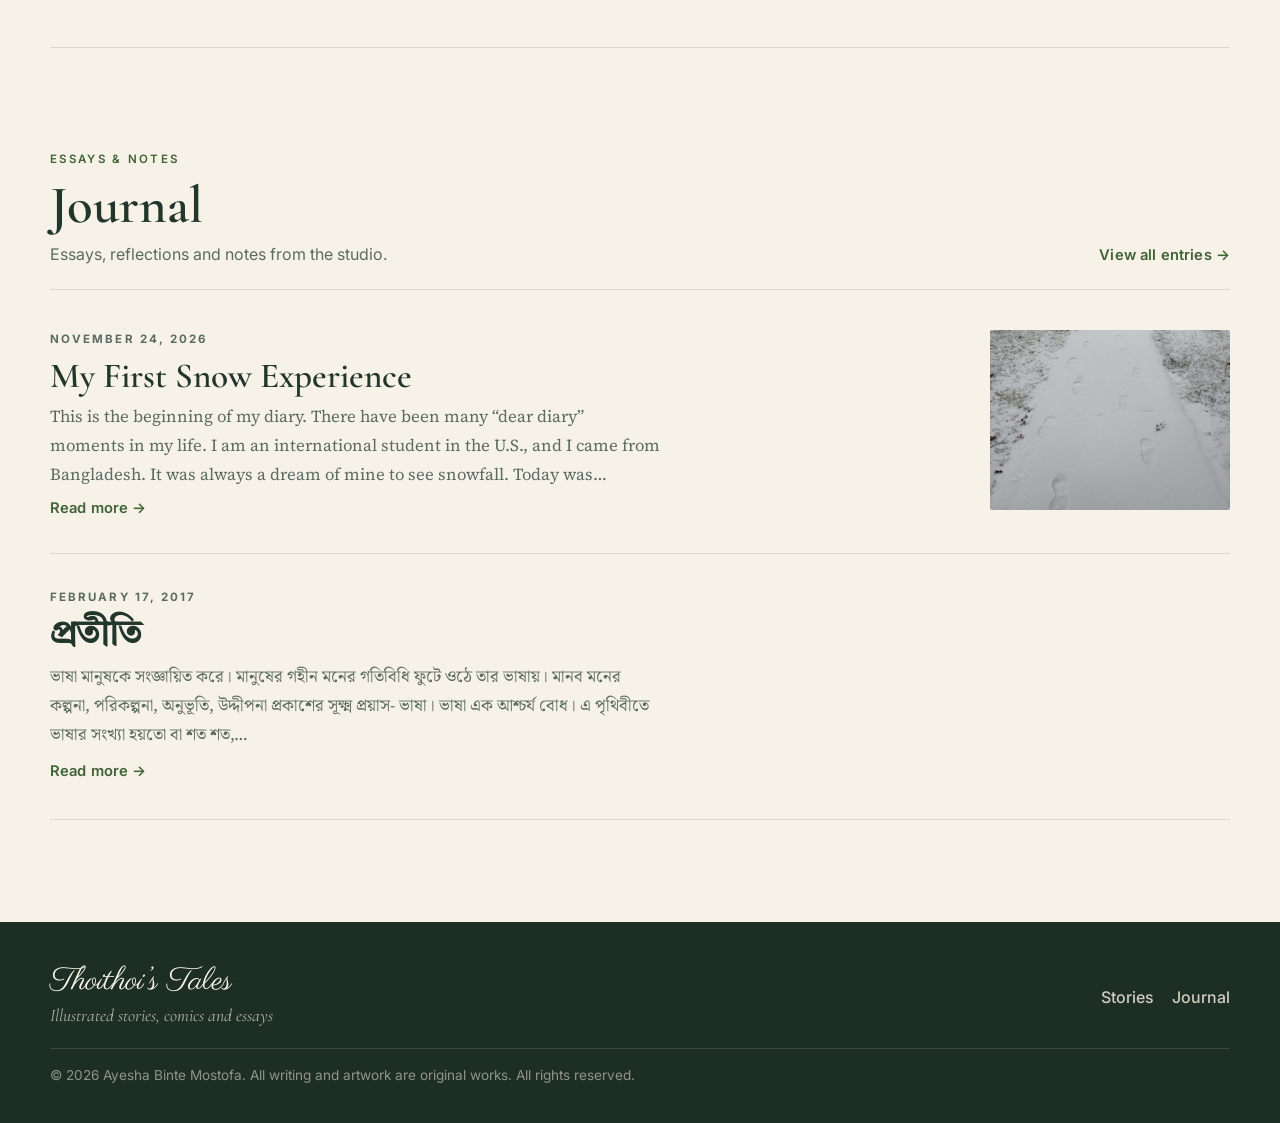
==== commit fa470b86: "Add journal entry: My First Snow Experience Co-Authored-By: Claude Opus 5.5 <noreply@anthropic.com>" ====
--- a/index.html
+++ b/index.html
@@ -17,7 +17,7 @@
   <link rel="preconnect" href="https://fonts.googleapis.com">
   <link rel="preconnect" href="https://fonts.gstatic.com" crossorigin>
   <link href="https://fonts.googleapis.com/css2?family=Noto+Serif+Bengali:wght@400;600&family=Tiro+Bangla&family=Parisienne&family=Cormorant+Garamond:ital,wght@0,500;0,600;1,500&family=Inter:wght@400;500;600&family=Source+Serif+4:ital,opsz,wght@0,8..60,400;0,8..60,600;1,8..60,400&display=swap" rel="stylesheet">
-  <link rel="stylesheet" href="assets/style.css?v=20261124051027">
+  <link rel="stylesheet" href="assets/style.css?v=20261124052928">
 </head>
 <body class="site">
   <a class="skip-link" href="#stories">Skip to stories</a>
@@ -114,8 +114,8 @@
     </div>
   </footer>
 
-  <script src="assets/sky.js?v=20261124051027"></script>
-  <script src="assets/site.js?v=20261124051027"></script>
-  <script src="assets/library.js?v=20261124051027"></script>
+  <script src="assets/sky.js?v=20261124052928"></script>
+  <script src="assets/site.js?v=20261124052928"></script>
+  <script src="assets/library.js?v=20261124052928"></script>
 </body>
 </html>
--- a/assets/style.css
+++ b/assets/style.css
@@ -964,3 +964,4 @@
 .studio-tabs button { border-radius: 4px; font-weight: 600; }
 .music-fab { background: var(--card); border: 1px solid var(--line); box-shadow: var(--shadow); backdrop-filter: none; -webkit-backdrop-filter: none; }
 @media (max-width: 600px) { .featured { display: none !important; } .hero { min-height: 0; } }
+.prose figure img { width: auto; max-width: 100%; max-height: 78vh; margin: 0 auto; display: block; }
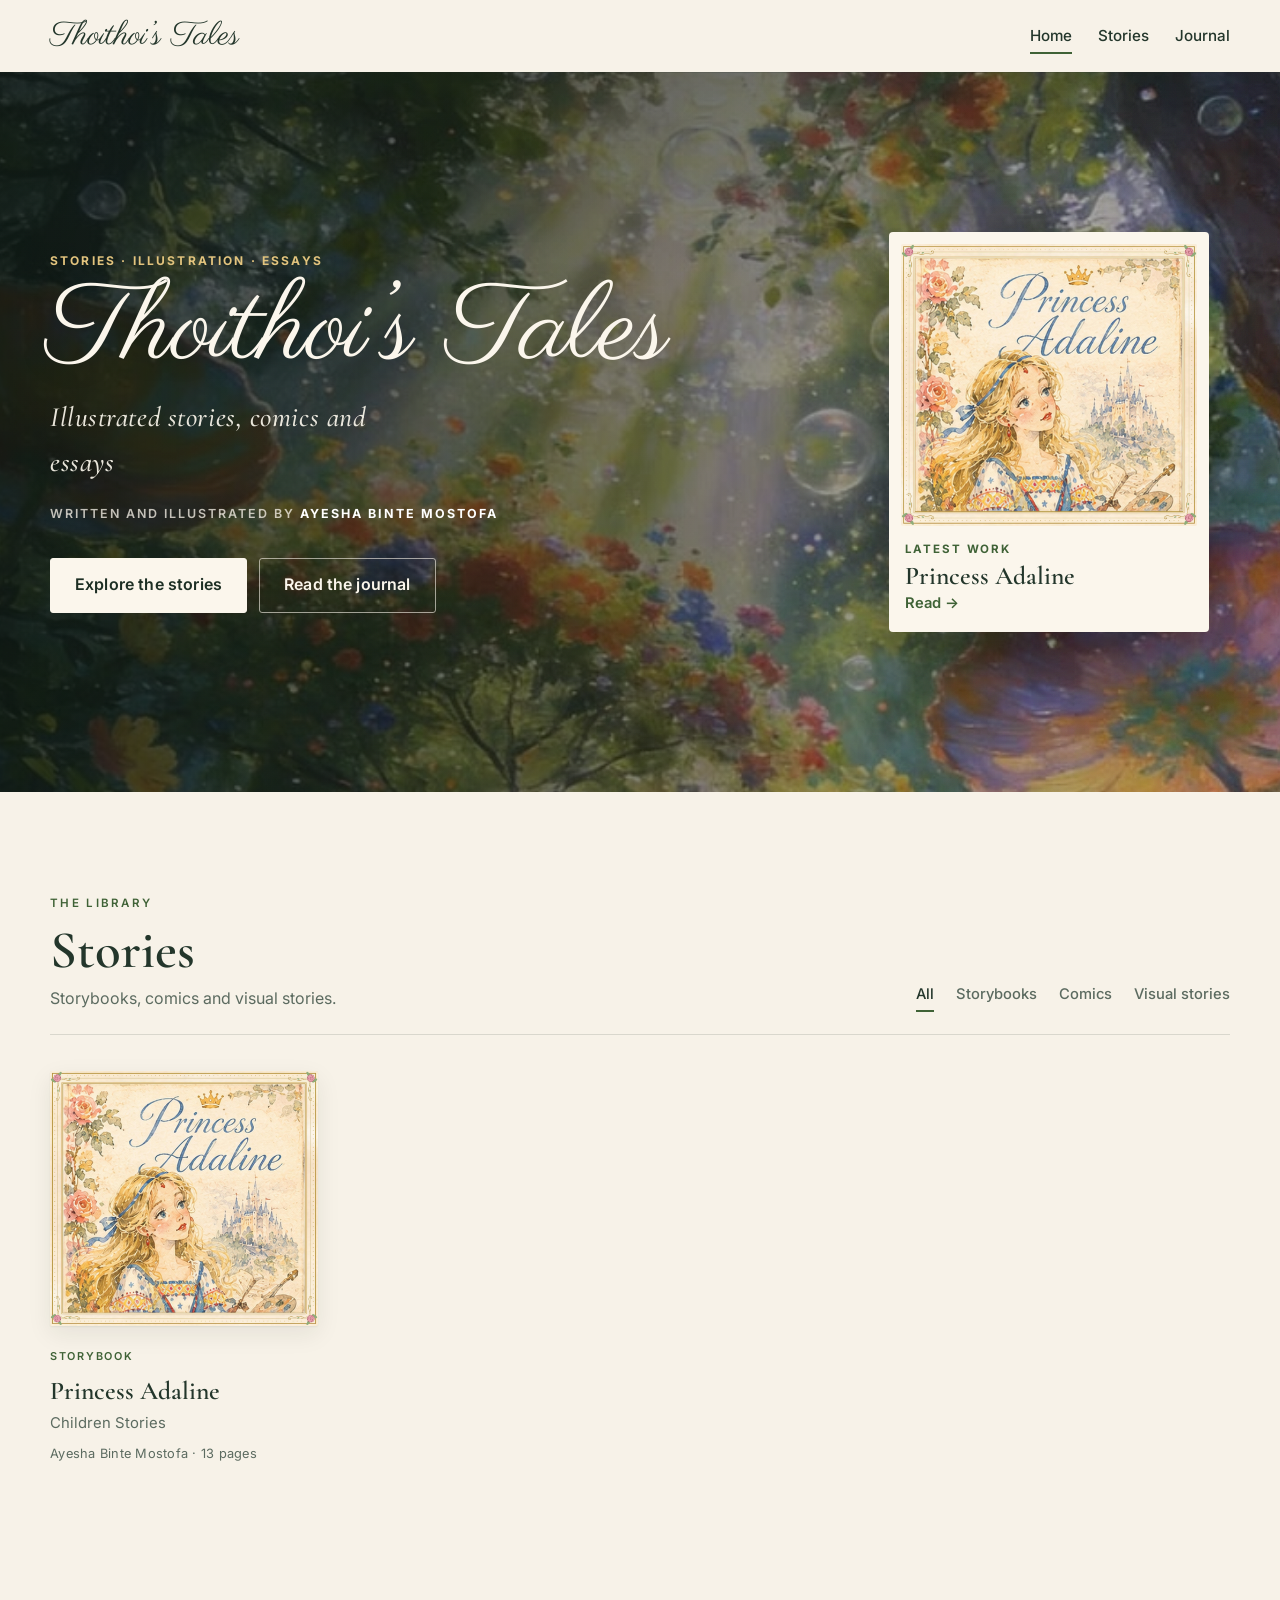
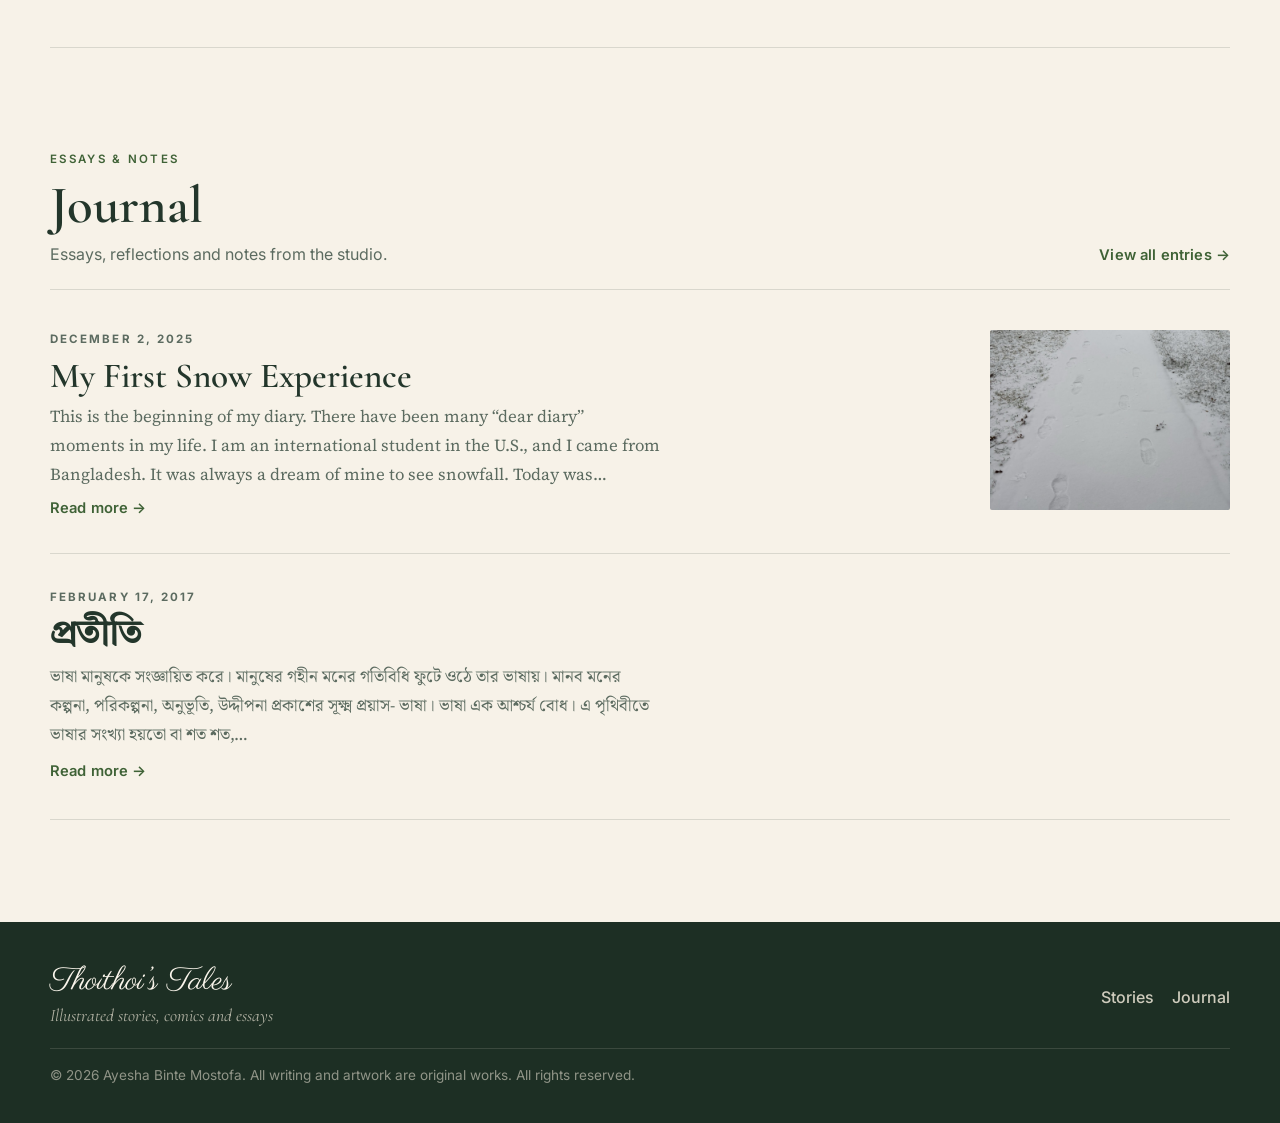
==== commit 4475f5d9: "Bring back rising bubbles across the public pages Co-Authored-By: Claude Opus 5.5 <noreply@anthropic" ====
--- a/index.html
+++ b/index.html
@@ -17,7 +17,7 @@
   <link rel="preconnect" href="https://fonts.googleapis.com">
   <link rel="preconnect" href="https://fonts.gstatic.com" crossorigin>
   <link href="https://fonts.googleapis.com/css2?family=Noto+Serif+Bengali:wght@400;600&family=Tiro+Bangla&family=Parisienne&family=Cormorant+Garamond:ital,wght@0,500;0,600;1,500&family=Inter:wght@400;500;600&family=Source+Serif+4:ital,opsz,wght@0,8..60,400;0,8..60,600;1,8..60,400&display=swap" rel="stylesheet">
-  <link rel="stylesheet" href="assets/style.css?v=20261124052928">
+  <link rel="stylesheet" href="assets/style.css?v=20261124054215">
 </head>
 <body class="site">
   <a class="skip-link" href="#stories">Skip to stories</a>
@@ -114,8 +114,8 @@
     </div>
   </footer>
 
-  <script src="assets/sky.js?v=20261124052928"></script>
-  <script src="assets/site.js?v=20261124052928"></script>
-  <script src="assets/library.js?v=20261124052928"></script>
+  <script src="assets/sky.js?v=20261124054215"></script>
+  <script src="assets/site.js?v=20261124054215"></script>
+  <script src="assets/library.js?v=20261124054215"></script>
 </body>
 </html>
--- a/assets/style.css
+++ b/assets/style.css
@@ -965,3 +965,19 @@
 .music-fab { background: var(--card); border: 1px solid var(--line); box-shadow: var(--shadow); backdrop-filter: none; -webkit-backdrop-filter: none; }
 @media (max-width: 600px) { .featured { display: none !important; } .hero { min-height: 0; } }
 .prose figure img { width: auto; max-width: 100%; max-height: 78vh; margin: 0 auto; display: block; }
+
+/* bubbles floating over the public pages */
+.bubble-layer { position: fixed; inset: 0; z-index: 35; overflow: hidden; pointer-events: none; }
+/* a faint rim so the bubbles also show on cream paper */
+.bubble { box-shadow: inset 0 0 6px rgb(255 255 255 / .5), inset 0 0 0 1px rgb(110 140 160 / .16); }
+@media (prefers-color-scheme: dark) { .bubble { box-shadow: inset 0 0 6px rgb(255 255 255 / .35), inset 0 0 0 1px rgb(220 235 255 / .14); } }
+.bubble-layer .bubble {
+  background:
+    radial-gradient(circle at 32% 28%, rgb(255 255 255 / .95) 0 7%, transparent 9%),
+    radial-gradient(circle at 68% 74%, rgb(255 255 255 / .5) 0 5%, transparent 8%),
+    radial-gradient(circle at 50% 50%, rgb(210 230 245 / .08) 52%, rgb(150 195 225 / .32) 70%, rgb(225 160 205 / .42) 84%, rgb(130 165 195 / .55) 100%);
+  box-shadow: inset 0 0 6px rgb(255 255 255 / .55), 0 0 0 1px rgb(110 140 165 / .22);
+}
+@media (prefers-color-scheme: dark) {
+  .bubble-layer .bubble { box-shadow: inset 0 0 6px rgb(255 255 255 / .35), 0 0 0 1px rgb(220 235 255 / .18); }
+}
